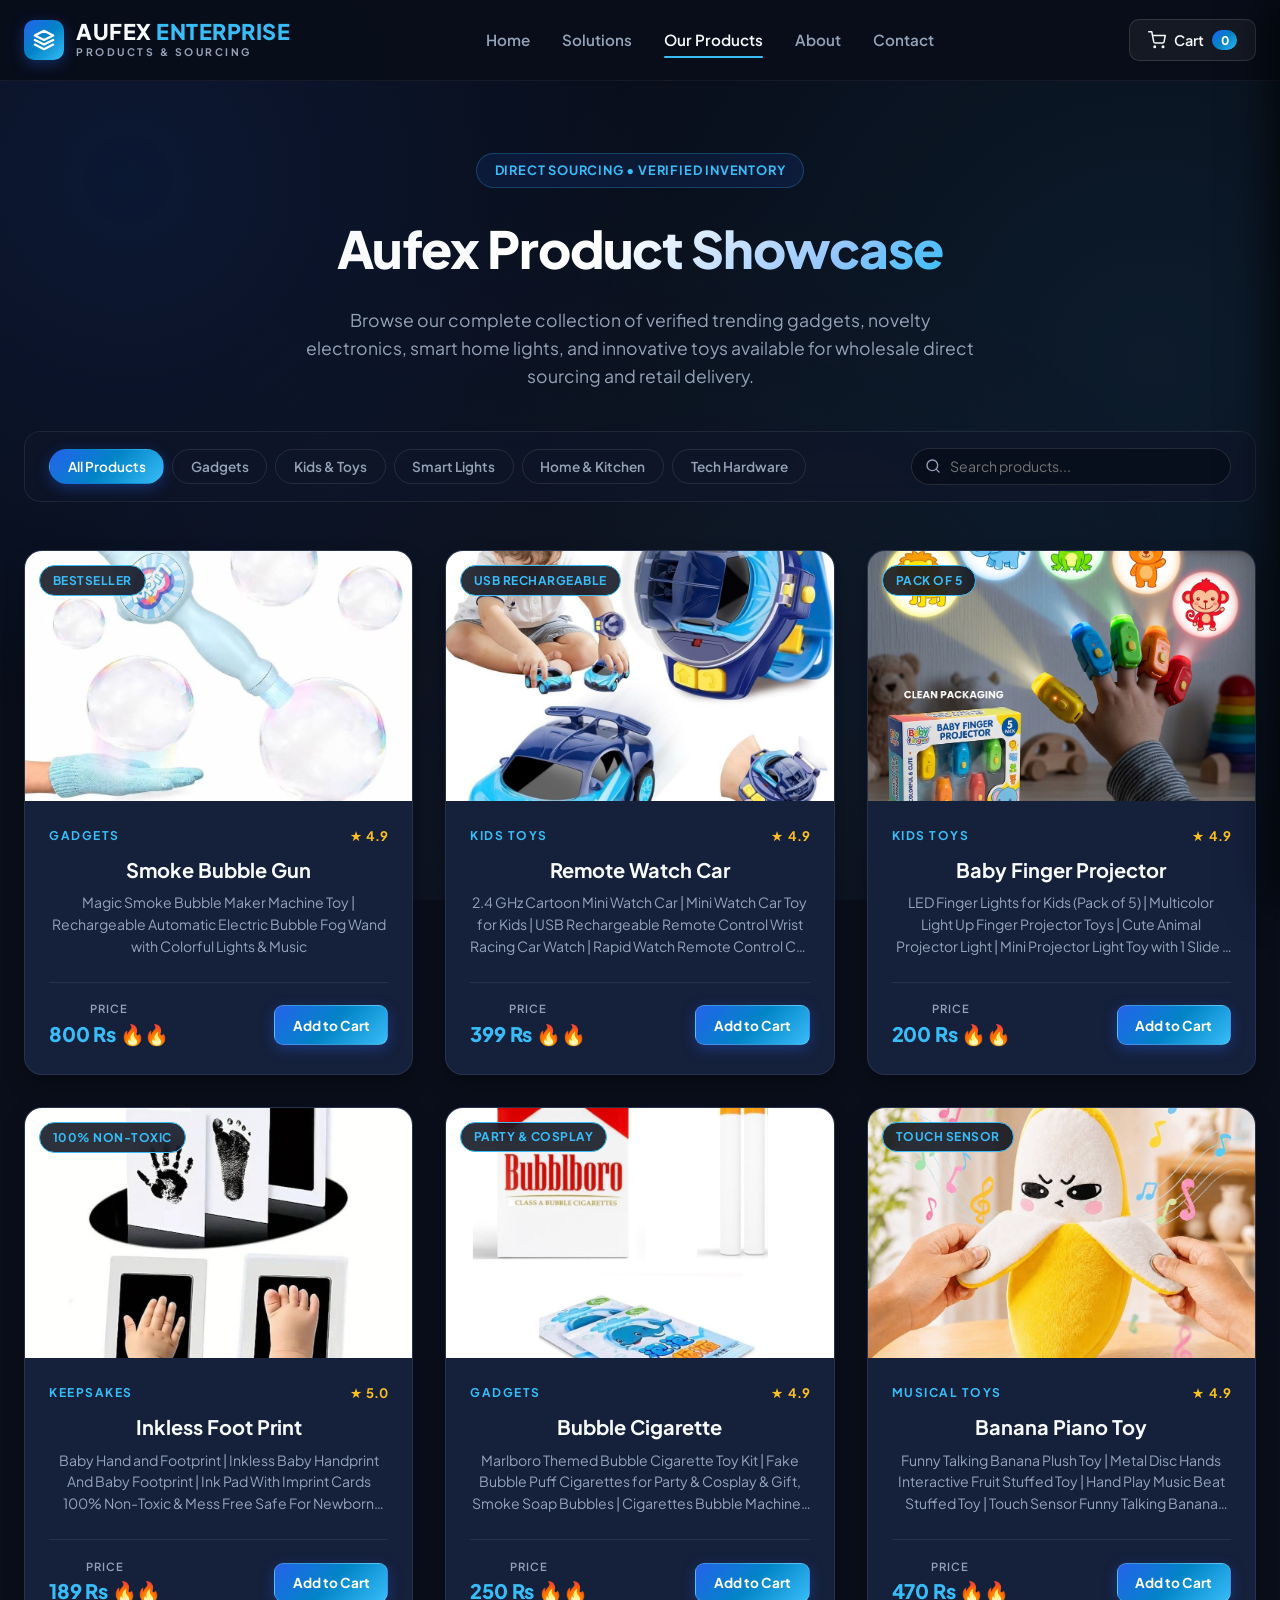
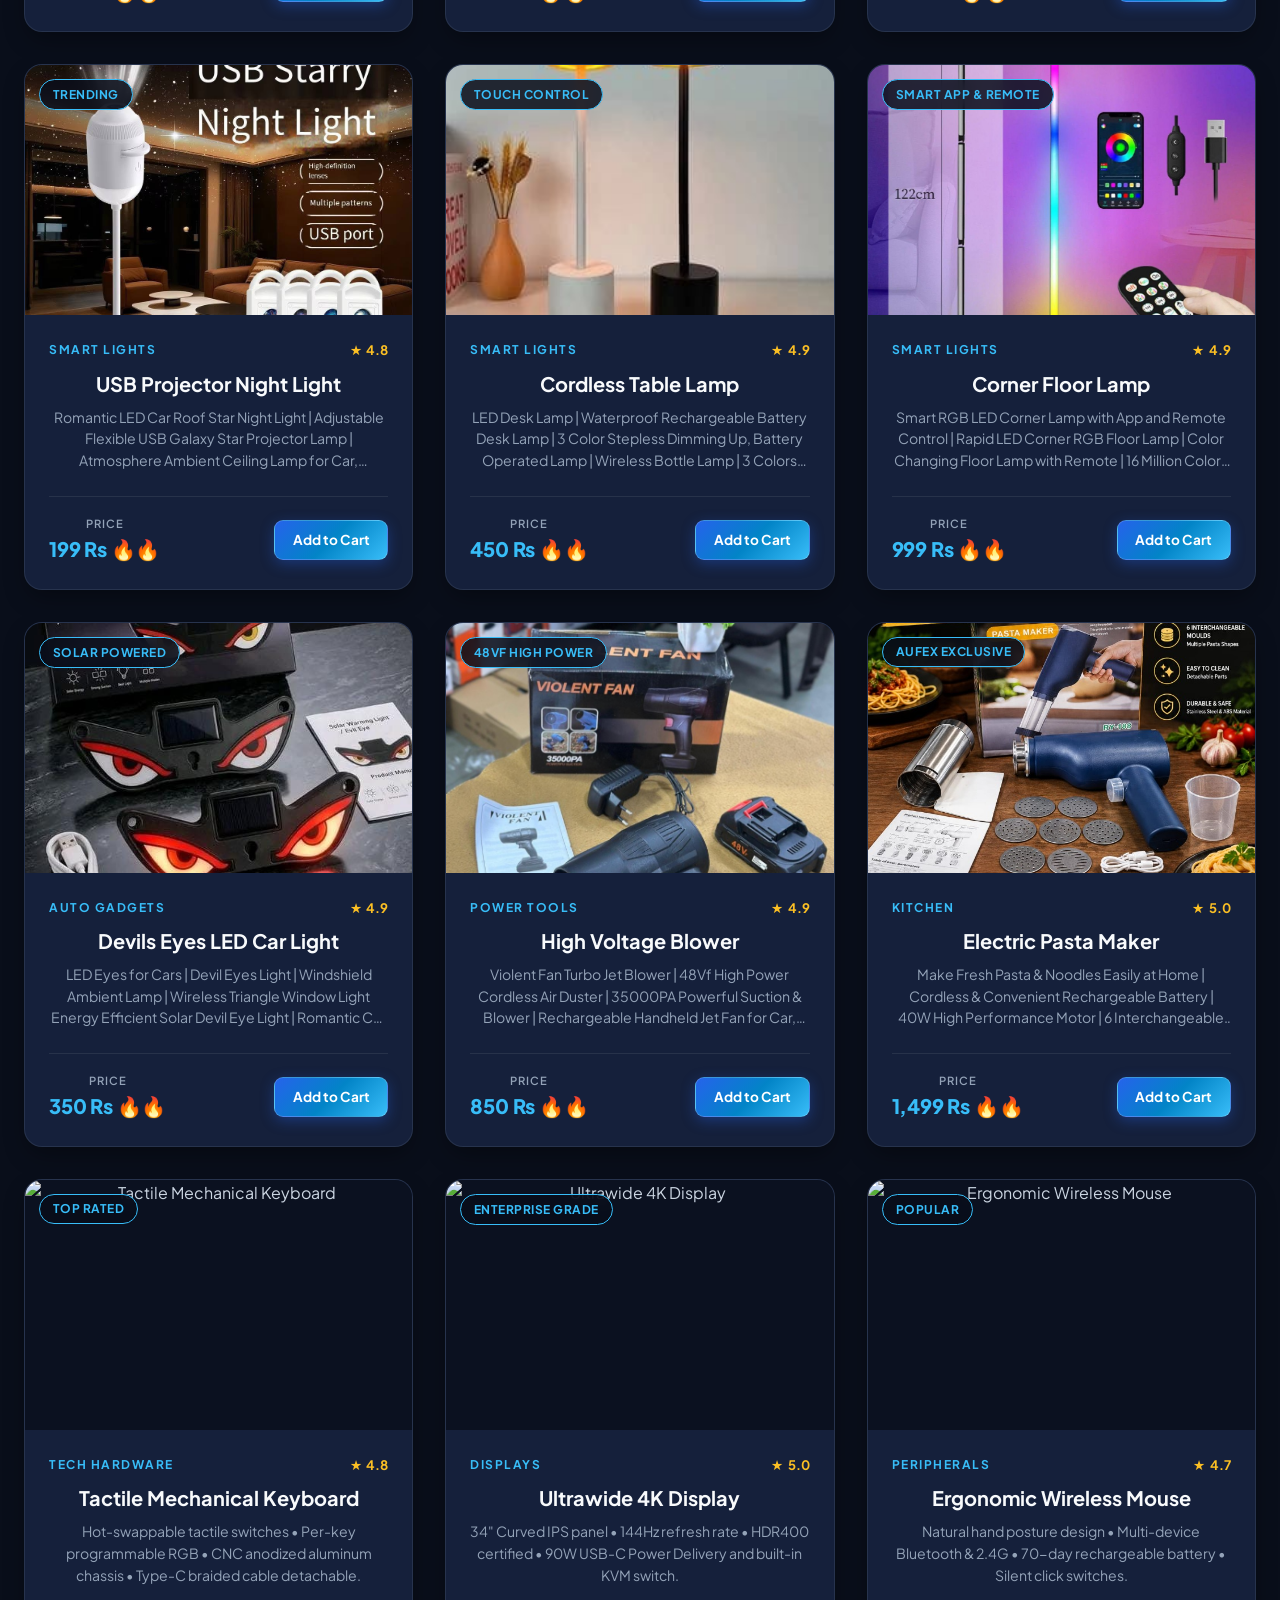
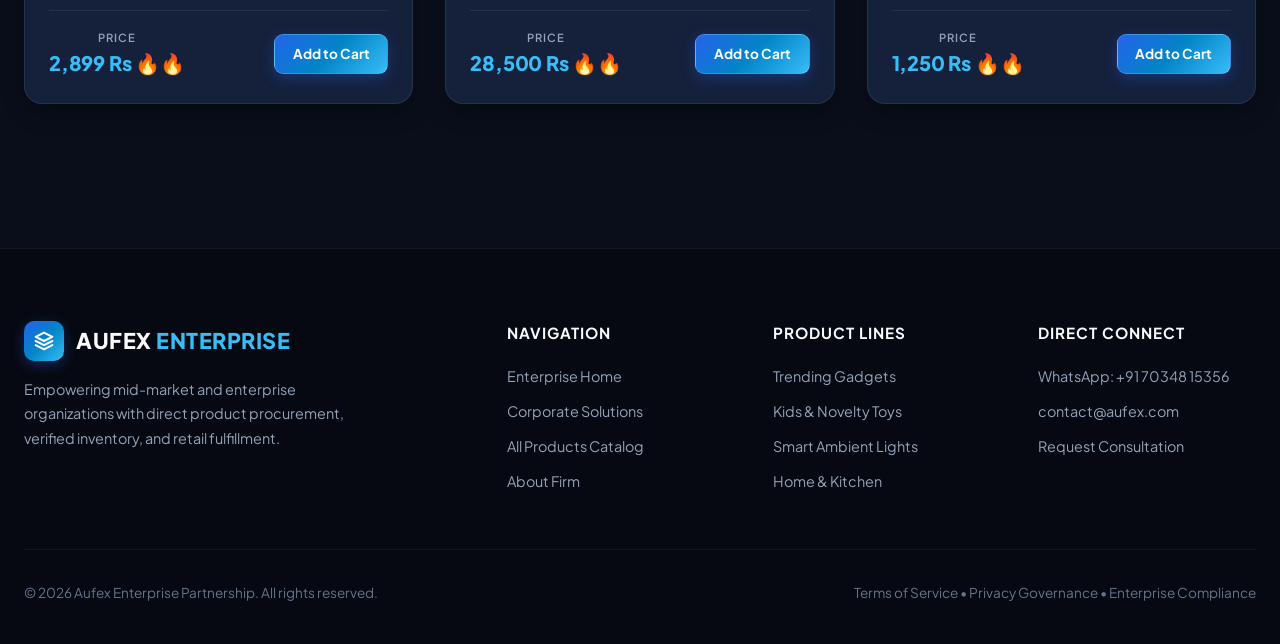
==== products.html @ 655b177c "Add files via upload" ====
<!DOCTYPE html>
<html lang="en">

<head>
    <meta charset="UTF-8">
    <meta name="viewport" content="width=device-width, initial-scale=1.0">
    <title>Aufex Products | Trending Gadgets &amp; Hardware Catalog</title>
    <meta name="description"
        content="Explore Aufex's exclusive product line - Trending gadgets, smart lights, creative toys, home novelties, and premium hardware.">

    <!-- Google Fonts: Plus Jakarta Sans & Inter -->
    <link rel="preconnect" href="https://fonts.googleapis.com">
    <link rel="preconnect" href="https://fonts.gstatic.com" crossorigin>
    <link
        href="https://fonts.googleapis.com/css2?family=Plus+Jakarta+Sans:wght@400;500;600;700;800&family=Inter:wght@400;500;600&display=swap"
        rel="stylesheet">

    <style>
        :root {
            --primary-navy: #090e1a;
            --secondary-navy: #0f172a;
            --surface-card: #15203b;
            --surface-card-hover: #1c2a4d;
            --surface-card-border: rgba(148, 163, 184, 0.14);
            --surface-card-border-hover: rgba(56, 189, 248, 0.45);

            --accent-blue: #2563eb;
            --accent-cyan: #38bdf8;
            --accent-gradient: linear-gradient(135deg, #2563eb 0%, #0284c7 50%, #38bdf8 100%);
            --accent-glow: rgba(37, 99, 235, 0.35);

            --price-accent: #38bdf8;
            --badge-bg: rgba(37, 99, 235, 0.25);
            --badge-border: rgba(56, 189, 248, 0.35);

            --text-heading: #f8fafc;
            --text-body: #cbd5e1;
            --text-muted: #94a3b8;
            --text-white: #ffffff;

            --nav-bg: rgba(9, 14, 26, 0.92);
            --transition-smooth: all 0.3s cubic-bezier(0.2, 0.8, 0.2, 1);
        }

        * {
            margin: 0;
            padding: 0;
            box-sizing: border-box;
            font-family: 'Plus Jakarta Sans', 'Inter', -apple-system, BlinkMacSystemFont, sans-serif;
        }

        html {
            scroll-behavior: smooth;
        }

        body {
            background-color: var(--primary-navy);
            color: var(--text-body);
            line-height: 1.6;
            overflow-x: hidden;
            -webkit-font-smoothing: antialiased;
        }

        .ambient-glow {
            position: fixed;
            top: 0;
            left: 0;
            width: 100%;
            height: 100%;
            pointer-events: none;
            z-index: 0;
            background:
                radial-gradient(circle at 10% 20%, rgba(37, 99, 235, 0.12) 0%, transparent 40%),
                radial-gradient(circle at 90% 40%, rgba(56, 189, 248, 0.08) 0%, transparent 50%),
                radial-gradient(circle at 50% 90%, rgba(30, 41, 59, 0.35) 0%, transparent 60%);
        }

        .container {
            width: 100%;
            max-width: 1280px;
            margin: 0 auto;
            padding: 0 1.5rem;
            position: relative;
            z-index: 1;
        }

        /* Navbar */
        header.navbar {
            position: sticky;
            top: 0;
            width: 100%;
            background: var(--nav-bg);
            backdrop-filter: blur(16px);
            -webkit-backdrop-filter: blur(16px);
            border-bottom: 1px solid rgba(255, 255, 255, 0.06);
            z-index: 100;
        }

        .nav-content {
            display: flex;
            justify-content: space-between;
            align-items: center;
            height: 80px;
        }

        .logo-wrap {
            display: flex;
            align-items: center;
            gap: 0.75rem;
            text-decoration: none;
        }

        .logo-symbol {
            width: 40px;
            height: 40px;
            border-radius: 10px;
            background: var(--accent-gradient);
            display: flex;
            align-items: center;
            justify-content: center;
            box-shadow: 0 4px 14px var(--accent-glow);
        }

        .logo-symbol svg {
            color: #ffffff;
        }

        .logo-title {
            font-size: 1.35rem;
            font-weight: 800;
            letter-spacing: 0.5px;
            color: var(--text-heading);
            line-height: 1.1;
        }

        .logo-title span {
            color: var(--accent-cyan);
        }

        .logo-badge {
            font-size: 0.65rem;
            font-weight: 700;
            letter-spacing: 2.5px;
            text-transform: uppercase;
            color: var(--text-muted);
        }

        .nav-menu {
            display: flex;
            align-items: center;
            gap: 2rem;
        }

        .nav-link {
            text-decoration: none;
            color: var(--text-muted);
            font-size: 0.95rem;
            font-weight: 600;
            transition: var(--transition-smooth);
            position: relative;
            padding: 0.35rem 0;
        }

        .nav-link:hover,
        .nav-link.active {
            color: var(--text-heading);
        }

        .nav-link.active::after,
        .nav-link:hover::after {
            content: '';
            position: absolute;
            bottom: 0;
            left: 0;
            width: 100%;
            height: 2px;
            background: var(--accent-cyan);
            border-radius: 2px;
        }

        .nav-actions {
            display: flex;
            align-items: center;
            gap: 1rem;
        }

        .cart-trigger {
            position: relative;
            display: inline-flex;
            align-items: center;
            gap: 0.5rem;
            padding: 0.65rem 1.1rem;
            background: rgba(255, 255, 255, 0.05);
            border: 1px solid rgba(255, 255, 255, 0.12);
            border-radius: 10px;
            color: var(--text-heading);
            font-weight: 600;
            font-size: 0.9rem;
            cursor: pointer;
            transition: var(--transition-smooth);
        }

        .cart-trigger:hover {
            background: rgba(255, 255, 255, 0.1);
            border-color: var(--accent-cyan);
            color: #ffffff;
        }

        .cart-count {
            background: var(--accent-gradient);
            color: #ffffff;
            font-size: 0.75rem;
            font-weight: 800;
            border-radius: 9999px;
            padding: 0.15rem 0.55rem;
            min-width: 20px;
            text-align: center;
        }

        /* Hero Header */
        .page-header {
            padding: 4.5rem 0 3rem;
            text-align: center;
        }

        .header-pill {
            display: inline-flex;
            align-items: center;
            gap: 0.5rem;
            padding: 0.4rem 1.1rem;
            background: rgba(37, 99, 235, 0.12);
            border: 1px solid rgba(56, 189, 248, 0.25);
            border-radius: 9999px;
            color: var(--accent-cyan);
            font-size: 0.8rem;
            font-weight: 700;
            letter-spacing: 0.8px;
            text-transform: uppercase;
            margin-bottom: 1.25rem;
        }

        .page-title {
            font-size: clamp(2.2rem, 4vw, 3.4rem);
            font-weight: 800;
            color: var(--text-heading);
            letter-spacing: -0.02em;
            margin-bottom: 1rem;
        }

        .page-title span {
            background: linear-gradient(135deg, #ffffff 30%, #93c5fd 75%, #38bdf8 100%);
            -webkit-background-clip: text;
            -webkit-text-fill-color: transparent;
        }

        .page-desc {
            font-size: 1.1rem;
            color: var(--text-muted);
            max-width: 680px;
            margin: 0 auto 2.5rem;
        }

        /* Filter & Search Bar */
        .controls-bar {
            display: flex;
            justify-content: space-between;
            align-items: center;
            flex-wrap: wrap;
            gap: 1.25rem;
            margin-bottom: 3rem;
            background: rgba(15, 23, 42, 0.6);
            border: 1px solid rgba(255, 255, 255, 0.08);
            border-radius: 16px;
            padding: 1rem 1.5rem;
            backdrop-filter: blur(10px);
        }

        .filter-group {
            display: flex;
            align-items: center;
            gap: 0.5rem;
            flex-wrap: wrap;
        }

        .filter-btn {
            background: transparent;
            border: 1px solid rgba(255, 255, 255, 0.1);
            color: var(--text-muted);
            padding: 0.5rem 1.1rem;
            border-radius: 9999px;
            font-size: 0.85rem;
            font-weight: 600;
            cursor: pointer;
            transition: var(--transition-smooth);
        }

        .filter-btn:hover,
        .filter-btn.active {
            background: var(--accent-gradient);
            color: #ffffff;
            border-color: transparent;
            box-shadow: 0 4px 14px var(--accent-glow);
        }

        .search-box {
            position: relative;
            flex: 1 1 240px;
            max-width: 320px;
        }

        .search-box input {
            width: 100%;
            padding: 0.55rem 1rem 0.55rem 2.4rem;
            background: rgba(9, 14, 26, 0.8);
            border: 1px solid rgba(255, 255, 255, 0.12);
            border-radius: 9999px;
            color: #ffffff;
            font-size: 0.88rem;
            outline: none;
            transition: var(--transition-smooth);
        }

        .search-box input:focus {
            border-color: var(--accent-cyan);
            box-shadow: 0 0 12px rgba(56, 189, 248, 0.3);
        }

        .search-box svg {
            position: absolute;
            left: 0.85rem;
            top: 50%;
            transform: translateY(-50%);
            color: var(--text-muted);
            pointer-events: none;
        }

        /* Product Grid */
        .products-grid {
            display: grid;
            grid-template-columns: repeat(auto-fill, minmax(290px, 1fr));
            gap: 2rem;
            margin-bottom: 6rem;
        }

        /* Product Card */
        .product-card {
            background: var(--surface-card);
            border: 1px solid var(--surface-card-border);
            border-radius: 18px;
            overflow: hidden;
            display: flex;
            flex-direction: column;
            transition: var(--transition-smooth);
            position: relative;
            box-shadow: 0 10px 25px -5px rgba(0, 0, 0, 0.4);
        }

        .product-card:hover {
            transform: translateY(-8px);
            background: var(--surface-card-hover);
            border-color: var(--surface-card-border-hover);
            box-shadow: 0 20px 40px -10px rgba(0, 0, 0, 0.7), 0 0 25px rgba(37, 99, 235, 0.25);
        }

        .card-img-wrap {
            position: relative;
            width: 100%;
            height: 250px;
            background: #0b1120;
            overflow: hidden;
            display: flex;
            align-items: center;
            justify-content: center;
        }

        .card-img-wrap img {
            width: 100%;
            height: 100%;
            object-fit: cover;
            transition: transform 0.4s ease;
        }

        .product-card:hover .card-img-wrap img {
            transform: scale(1.08);
        }

        .card-badge {
            position: absolute;
            top: 14px;
            left: 14px;
            padding: 0.3rem 0.8rem;
            background: rgba(9, 14, 26, 0.85);
            backdrop-filter: blur(8px);
            border: 1px solid var(--accent-cyan);
            border-radius: 9999px;
            font-size: 0.75rem;
            font-weight: 700;
            color: var(--accent-cyan);
            text-transform: uppercase;
            letter-spacing: 0.5px;
            z-index: 2;
        }

        .card-body {
            padding: 1.5rem;
            display: flex;
            flex-direction: column;
            flex-grow: 1;
        }

        .card-meta {
            display: flex;
            justify-content: space-between;
            align-items: center;
            margin-bottom: 0.6rem;
        }

        .card-category {
            font-size: 0.75rem;
            font-weight: 700;
            text-transform: uppercase;
            letter-spacing: 1.5px;
            color: var(--accent-cyan);
        }

        .card-rating {
            display: flex;
            align-items: center;
            gap: 0.3rem;
            font-size: 0.82rem;
            color: #fbbf24;
            font-weight: 700;
        }

        .product-title {
            font-size: 1.25rem;
            font-weight: 700;
            color: var(--text-heading);
            margin-bottom: 0.6rem;
            line-height: 1.35;
        }

        .product-specs {
            font-size: 0.88rem;
            color: var(--text-muted);
            line-height: 1.55;
            margin-bottom: 1.5rem;
            flex-grow: 1;
            display: -webkit-box;
            -webkit-line-clamp: 3;
            -webkit-box-orient: vertical;
            overflow: hidden;
            text-overflow: ellipsis;
        }

        .card-action {
            display: flex;
            align-items: center;
            justify-content: space-between;
            gap: 0.75rem;
            border-top: 1px solid rgba(255, 255, 255, 0.08);
            padding-top: 1.1rem;
            margin-top: auto;
        }

        .price-box {
            display: flex;
            flex-direction: column;
        }

        .price-label {
            font-size: 0.7rem;
            text-transform: uppercase;
            letter-spacing: 1px;
            color: var(--text-muted);
            font-weight: 600;
        }

        .price-val {
            font-size: 1.25rem;
            font-weight: 800;
            color: var(--accent-cyan);
            letter-spacing: -0.01em;
        }

        .btn-order {
            display: inline-flex;
            align-items: center;
            gap: 0.45rem;
            padding: 0.65rem 1.1rem;
            font-size: 0.85rem;
            font-weight: 700;
            color: #ffffff;
            background: var(--accent-gradient);
            border: 1px solid rgba(255, 255, 255, 0.2);
            border-radius: 9px;
            cursor: pointer;
            text-decoration: none;
            transition: var(--transition-smooth);
            box-shadow: 0 4px 14px var(--accent-glow);
        }

        .btn-order:hover {
            transform: translateY(-2px);
            box-shadow: 0 6px 20px rgba(37, 99, 235, 0.55);
        }

        /* Cart Drawer */
        .cart-drawer-overlay {
            position: fixed;
            top: 0;
            left: 0;
            width: 100%;
            height: 100%;
            background: rgba(0, 0, 0, 0.6);
            backdrop-filter: blur(4px);
            z-index: 1000;
            opacity: 0;
            pointer-events: none;
            transition: opacity 0.3s ease;
        }

        .cart-drawer-overlay.active {
            opacity: 1;
            pointer-events: auto;
        }

        .cart-drawer {
            position: fixed;
            top: 0;
            right: 0;
            width: 100%;
            max-width: 420px;
            height: 100%;
            background: #0d1527;
            border-left: 1px solid rgba(255, 255, 255, 0.1);
            box-shadow: -10px 0 40px rgba(0, 0, 0, 0.7);
            z-index: 1001;
            display: flex;
            flex-direction: column;
            transform: translateX(100%);
            transition: transform 0.35s cubic-bezier(0.16, 1, 0.3, 1);
        }

        .cart-drawer.active {
            transform: translateX(0);
        }

        .cart-header {
            padding: 1.5rem;
            border-bottom: 1px solid rgba(255, 255, 255, 0.08);
            display: flex;
            justify-content: space-between;
            align-items: center;
        }

        .cart-header h3 {
            font-size: 1.25rem;
            font-weight: 700;
            color: var(--text-heading);
        }

        .btn-close-cart {
            background: transparent;
            border: none;
            color: var(--text-muted);
            cursor: pointer;
            font-size: 1.5rem;
            line-height: 1;
            padding: 0.25rem;
            transition: color 0.2s;
        }

        .btn-close-cart:hover {
            color: #ffffff;
        }

        .cart-items {
            flex-grow: 1;
            overflow-y: auto;
            padding: 1.5rem;
            display: flex;
            flex-direction: column;
            gap: 1rem;
        }

        .cart-empty {
            text-align: center;
            padding: 3rem 1rem;
            color: var(--text-muted);
        }

        .cart-item {
            display: flex;
            align-items: center;
            gap: 1rem;
            background: rgba(15, 23, 42, 0.6);
            border: 1px solid rgba(255, 255, 255, 0.06);
            padding: 0.85rem;
            border-radius: 12px;
        }

        .cart-item-img {
            width: 55px;
            height: 55px;
            border-radius: 8px;
            object-fit: cover;
            background: #090e1a;
        }

        .cart-item-info {
            flex-grow: 1;
        }

        .cart-item-title {
            font-size: 0.9rem;
            font-weight: 700;
            color: var(--text-heading);
            margin-bottom: 0.2rem;
        }

        .cart-item-price {
            font-size: 0.85rem;
            font-weight: 700;
            color: var(--accent-cyan);
        }

        .cart-item-remove {
            background: transparent;
            border: none;
            color: #ef4444;
            cursor: pointer;
            padding: 0.4rem;
        }

        .cart-footer {
            padding: 1.5rem;
            border-top: 1px solid rgba(255, 255, 255, 0.08);
            background: #090e1a;
        }

        .cart-total-row {
            display: flex;
            justify-content: space-between;
            align-items: center;
            margin-bottom: 1.25rem;
            font-size: 1.1rem;
            font-weight: 700;
            color: var(--text-heading);
        }

        .btn-checkout-whatsapp {
            display: flex;
            justify-content: center;
            align-items: center;
            gap: 0.65rem;
            width: 100%;
            padding: 1rem;
            background: #25d366;
            color: #ffffff;
            font-weight: 700;
            font-size: 1rem;
            border: none;
            border-radius: 10px;
            cursor: pointer;
            text-decoration: none;
            transition: var(--transition-smooth);
            box-shadow: 0 4px 18px rgba(37, 211, 102, 0.35);
        }

        .btn-checkout-whatsapp:hover {
            background: #1eb956;
            transform: translateY(-2px);
            box-shadow: 0 6px 24px rgba(37, 211, 102, 0.5);
        }

        /* Toast */
        .toast {
            position: fixed;
            bottom: 2rem;
            right: 2rem;
            background: #111c35;
            color: #f8fafc;
            padding: 0.9rem 1.5rem;
            border-radius: 12px;
            border: 1px solid var(--accent-cyan);
            box-shadow: 0 12px 30px rgba(0, 0, 0, 0.6), 0 0 20px rgba(56, 189, 248, 0.25);
            font-size: 0.92rem;
            font-weight: 600;
            display: flex;
            align-items: center;
            gap: 0.75rem;
            opacity: 0;
            transform: translateY(20px);
            transition: opacity 0.3s ease, transform 0.3s cubic-bezier(0.16, 1, 0.3, 1);
            z-index: 2000;
            pointer-events: none;
        }

        .toast.show {
            opacity: 1;
            transform: translateY(0);
        }

        /* Footer */
        footer.footer {
            background: #060911;
            border-top: 1px solid rgba(255, 255, 255, 0.06);
            padding: 4.5rem 0 2.5rem;
            color: var(--text-muted);
            font-size: 0.9rem;
        }

        .footer-grid {
            display: grid;
            grid-template-columns: 2fr 1fr 1fr 1fr;
            gap: 3rem;
            margin-bottom: 3.5rem;
        }

        .footer-brand p {
            margin-top: 1rem;
            max-width: 320px;
            line-height: 1.7;
        }

        .footer-heading {
            font-size: 0.95rem;
            font-weight: 700;
            color: var(--text-heading);
            text-transform: uppercase;
            letter-spacing: 1px;
            margin-bottom: 1.25rem;
        }

        .footer-links {
            list-style: none;
            display: flex;
            flex-direction: column;
            gap: 0.75rem;
        }

        .footer-links a {
            color: var(--text-muted);
            text-decoration: none;
            transition: var(--transition-smooth);
        }

        .footer-links a:hover {
            color: var(--accent-cyan);
        }

        .footer-bottom {
            padding-top: 2rem;
            border-top: 1px solid rgba(255, 255, 255, 0.05);
            display: flex;
            justify-content: space-between;
            align-items: center;
            font-size: 0.85rem;
            color: #64748b;
            flex-wrap: wrap;
            gap: 1rem;
        }

        @media (max-width: 1024px) {
            .footer-grid {
                grid-template-columns: 1fr 1fr;
            }
        }

        @media (max-width: 768px) {
            .nav-menu {
                display: none;
            }

            .controls-bar {
                flex-direction: column;
                align-items: stretch;
            }

            .search-box {
                max-width: 100%;
            }

            .footer-grid {
                grid-template-columns: 1fr;
                gap: 2rem;
            }
        }
    </style>
</head>

<body>

    <div class="ambient-glow"></div>

    <!-- Navigation Bar -->
    <header class="navbar">
        <div class="container nav-content">
            <a href="index.html" class="logo-wrap">
                <div class="logo-symbol">
                    <svg width="22" height="22" viewBox="0 0 24 24" fill="none" stroke="currentColor" stroke-width="2.5"
                        stroke-linecap="round" stroke-linejoin="round">
                        <polygon points="12 2 2 7 12 12 22 7 12 2"></polygon>
                        <polyline points="2 17 12 22 22 17"></polyline>
                        <polyline points="2 12 12 17 22 12"></polyline>
                    </svg>
                </div>
                <div class="logo-text-group">
                    <div class="logo-title">AUFEX <span>ENTERPRISE</span></div>
                    <div class="logo-badge">Products &amp; Sourcing</div>
                </div>
            </a>

            <nav class="nav-menu">
                <a href="index.html" class="nav-link">Home</a>
                <a href="index.html#solutions" class="nav-link">Solutions</a>
                <a href="products.html" class="nav-link active">Our Products</a>
                <a href="index.html#about" class="nav-link">About</a>
                <a href="index.html#contact" class="nav-link">Contact</a>
            </nav>

            <div class="nav-actions">
                <button class="cart-trigger" onclick="toggleCartDrawer(true)" id="btnCart">
                    <svg width="18" height="18" viewBox="0 0 24 24" fill="none" stroke="currentColor" stroke-width="2"
                        stroke-linecap="round" stroke-linejoin="round">
                        <circle cx="9" cy="21" r="1"></circle>
                        <circle cx="20" cy="21" r="1"></circle>
                        <path d="M1 1h4l2.68 13.39a2 2 0 0 0 2 1.61h9.72a2 2 0 0 0 2-1.61L23 6H6"></path>
                    </svg>
                    <span>Cart</span>
                    <span class="cart-count" id="cartCount">0</span>
                </button>
            </div>
        </div>
    </header>

    <!-- Header Section -->
    <section class="page-header">
        <div class="container">
            <div class="header-pill">
                <span>Direct Sourcing &bull; Verified Inventory</span>
            </div>
            <h1 class="page-title">
                Aufex <span>Product Showcase</span>
            </h1>
            <p class="page-desc">
                Browse our complete collection of verified trending gadgets, novelty electronics, smart home lights,
                and innovative toys available for wholesale direct sourcing and retail delivery.
            </p>

            <!-- Search & Filters -->
            <div class="controls-bar">
                <div class="filter-group" id="filterGroup">
                    <button class="filter-btn active" data-category="all" onclick="filterCategory('all', this)">All
                        Products</button>
                    <button class="filter-btn" data-category="gadgets"
                        onclick="filterCategory('gadgets', this)">Gadgets</button>
                    <button class="filter-btn" data-category="toys" onclick="filterCategory('toys', this)">Kids &amp;
                        Toys</button>
                    <button class="filter-btn" data-category="lights" onclick="filterCategory('lights', this)">Smart
                        Lights</button>
                    <button class="filter-btn" data-category="home" onclick="filterCategory('home', this)">Home &amp;
                        Kitchen</button>
                    <button class="filter-btn" data-category="tech" onclick="filterCategory('tech', this)">Tech
                        Hardware</button>
                </div>

                <div class="search-box">
                    <svg width="16" height="16" viewBox="0 0 24 24" fill="none" stroke="currentColor" stroke-width="2"
                        stroke-linecap="round" stroke-linejoin="round">
                        <circle cx="11" cy="11" r="8"></circle>
                        <line x1="21" y1="21" x2="16.65" y2="16.65"></line>
                    </svg>
                    <input type="text" id="searchInput" placeholder="Search products..." oninput="handleSearch(this.value)">
                </div>
            </div>

            <!-- Product Grid -->
            <div class="products-grid" id="productsGrid">

                <!-- 1. Smoke Bubble Gun -->
                <div class="product-card" data-category="gadgets toys" data-title="smoke bubble gun">
                    <div class="card-img-wrap">
                        <span class="card-badge">Bestseller</span>
                        <img src="smoke-bubble-gun.jpg" alt="Smoke Bubble Gun" loading="lazy">
                    </div>
                    <div class="card-body">
                        <div class="card-meta">
                            <span class="card-category">Gadgets</span>
                            <div class="card-rating"><span>★</span> 4.9</div>
                        </div>
                        <h3 class="product-title">Smoke Bubble Gun</h3>
                        <p class="product-specs">Magic Smoke Bubble Maker Machine Toy | Rechargeable Automatic Electric
                            Bubble Fog Wand with Colorful Lights &amp; Music</p>
                        <div class="card-action">
                            <div class="price-box">
                                <span class="price-label">Price</span>
                                <div class="price-val">800 Rs 🔥🔥</div>
                            </div>
                            <button class="btn-order"
                                onclick="addToCart('Smoke Bubble Gun', '800 Rs', 'smoke-bubble-gun.jpg')">
                                <span>Add to Cart</span>
                            </button>
                        </div>
                    </div>
                </div>

                <!-- 2. Remote Watch Car -->
                <div class="product-card" data-category="toys gadgets" data-title="remote watch car mini racing toy">
                    <div class="card-img-wrap">
                        <span class="card-badge">USB Rechargeable</span>
                        <img src="remote-watch-car.jpg" alt="Remote Watch Car" loading="lazy">
                    </div>
                    <div class="card-body">
                        <div class="card-meta">
                            <span class="card-category">Kids Toys</span>
                            <div class="card-rating"><span>★</span> 4.9</div>
                        </div>
                        <h3 class="product-title">Remote Watch Car</h3>
                        <p class="product-specs">2.4 GHz Cartoon Mini Watch Car | Mini Watch Car Toy for Kids | USB
                            Rechargeable Remote Control Wrist Racing Car Watch | Rapid Watch Remote Control Car Toy |
                            Wrist Cars Toy with LED Light</p>
                        <div class="card-action">
                            <div class="price-box">
                                <span class="price-label">Price</span>
                                <div class="price-val">399 Rs 🔥🔥</div>
                            </div>
                            <button class="btn-order"
                                onclick="addToCart('Remote Watch Car', '399 Rs', 'remote-watch-car.jpg')">
                                <span>Add to Cart</span>
                            </button>
                        </div>
                    </div>
                </div>

                <!-- 3. Baby Finger Projector -->
                <div class="product-card" data-category="toys" data-title="baby finger projector led flashlight">
                    <div class="card-img-wrap">
                        <span class="card-badge">Pack Of 5</span>
                        <img src="baby-finger-projector.jpg" alt="Baby Finger Projector" loading="lazy">
                    </div>
                    <div class="card-body">
                        <div class="card-meta">
                            <span class="card-category">Kids Toys</span>
                            <div class="card-rating"><span>★</span> 4.9</div>
                        </div>
                        <h3 class="product-title">Baby Finger Projector</h3>
                        <p class="product-specs">LED Finger Lights for Kids (Pack of 5) | Multicolor Light Up Finger
                            Projector Toys | Cute Animal Projector Light | Mini Projector Light Toy with 1 Slide |
                            Night Light Cartoon Slide Torch | Kids Learning Toy</p>
                        <div class="card-action">
                            <div class="price-box">
                                <span class="price-label">Price</span>
                                <div class="price-val">200 Rs 🔥🔥</div>
                            </div>
                            <button class="btn-order"
                                onclick="addToCart('Baby Finger Projector (Pack of 5)', '200 Rs', 'baby-finger-projector.jpg')">
                                <span>Add to Cart</span>
                            </button>
                        </div>
                    </div>
                </div>

                <!-- 4. Inkless Foot Print -->
                <div class="product-card" data-category="home toys" data-title="inkless foot print baby handprint keepsake">
                    <div class="card-img-wrap">
                        <span class="card-badge">100% Non-Toxic</span>
                        <img src="inkless-baby-footprint.jpg" alt="Inkless Foot Print" loading="lazy">
                    </div>
                    <div class="card-body">
                        <div class="card-meta">
                            <span class="card-category">Keepsakes</span>
                            <div class="card-rating"><span>★</span> 5.0</div>
                        </div>
                        <h3 class="product-title">Inkless Foot Print</h3>
                        <p class="product-specs">Baby Hand and Footprint | Inkless Baby Handprint And Baby Footprint |
                            Ink Pad With Imprint Cards 100% Non-Toxic &amp; Mess Free Safe For Newborn Baby | Infant
                            Foot and Handprint Keepsake</p>
                        <div class="card-action">
                            <div class="price-box">
                                <span class="price-label">Price</span>
                                <div class="price-val">189 Rs 🔥🔥</div>
                            </div>
                            <button class="btn-order"
                                onclick="addToCart('Inkless Foot Print', '189 Rs', 'inkless-baby-footprint.jpg')">
                                <span>Add to Cart</span>
                            </button>
                        </div>
                    </div>
                </div>

                <!-- 5. Bubble Cigarette -->
                <div class="product-card" data-category="gadgets toys" data-title="bubble cigarette fun party toy">
                    <div class="card-img-wrap">
                        <span class="card-badge">Party &amp; Cosplay</span>
                        <img src="bubble-cigarette.jpg" alt="Bubble Cigarette" loading="lazy">
                    </div>
                    <div class="card-body">
                        <div class="card-meta">
                            <span class="card-category">Gadgets</span>
                            <div class="card-rating"><span>★</span> 4.9</div>
                        </div>
                        <h3 class="product-title">Bubble Cigarette</h3>
                        <p class="product-specs">Marlboro Themed Bubble Cigarette Toy Kit | Fake Bubble Puff Cigarettes
                            for Party &amp; Cosplay &amp; Gift, Smoke Soap Bubbles | Cigarettes Bubble Machines | Funny
                            Mini Bubble Blower Stick Toy | Fun Party Gift Toy</p>
                        <div class="card-action">
                            <div class="price-box">
                                <span class="price-label">Price</span>
                                <div class="price-val">250 Rs 🔥🔥</div>
                            </div>
                            <button class="btn-order"
                                onclick="addToCart('Bubble Cigarette Kit', '250 Rs', 'bubble-cigarette.jpg')">
                                <span>Add to Cart</span>
                            </button>
                        </div>
                    </div>
                </div>

                <!-- 6. Banana Piano Toy -->
                <div class="product-card" data-category="toys gadgets" data-title="banana piano toy interactive plush">
                    <div class="card-img-wrap">
                        <span class="card-badge">Touch Sensor</span>
                        <img src="banana-piano-toy.jpg" alt="Banana Piano Toy" loading="lazy">
                    </div>
                    <div class="card-body">
                        <div class="card-meta">
                            <span class="card-category">Musical Toys</span>
                            <div class="card-rating"><span>★</span> 4.9</div>
                        </div>
                        <h3 class="product-title">Banana Piano Toy</h3>
                        <p class="product-specs">Funny Talking Banana Plush Toy | Metal Disc Hands Interactive Fruit
                            Stuffed Toy | Hand Play Music Beat Stuffed Toy | Touch Sensor Funny Talking Banana Plush Toy
                            | Musical Banana Toy for Kids</p>
                        <div class="card-action">
                            <div class="price-box">
                                <span class="price-label">Price</span>
                                <div class="price-val">470 Rs 🔥🔥</div>
                            </div>
                            <button class="btn-order"
                                onclick="addToCart('Banana Piano Toy', '470 Rs', 'banana-piano-toy.jpg')">
                                <span>Add to Cart</span>
                            </button>
                        </div>
                    </div>
                </div>

                <!-- 7. USB Projector Night Light -->
                <div class="product-card" data-category="lights gadgets" data-title="usb projector night light car roof star lamp">
                    <div class="card-img-wrap">
                        <span class="card-badge">Trending</span>
                        <img src="usb-projector-night-light.jpg" alt="USB Projector Night Light" loading="lazy">
                    </div>
                    <div class="card-body">
                        <div class="card-meta">
                            <span class="card-category">Smart Lights</span>
                            <div class="card-rating"><span>★</span> 4.8</div>
                        </div>
                        <h3 class="product-title">USB Projector Night Light</h3>
                        <p class="product-specs">Romantic LED Car Roof Star Night Light | Adjustable Flexible USB Galaxy
                            Star Projector Lamp | Atmosphere Ambient Ceiling Lamp for Car, Bedroom, and Party</p>
                        <div class="card-action">
                            <div class="price-box">
                                <span class="price-label">Price</span>
                                <div class="price-val">199 Rs 🔥🔥</div>
                            </div>
                            <button class="btn-order"
                                onclick="addToCart('USB Projector Night Light', '199 Rs', 'usb-projector-night-light.jpg')">
                                <span>Add to Cart</span>
                            </button>
                        </div>
                    </div>
                </div>

                <!-- 8. Cordless Table Lamp -->
                <div class="product-card" data-category="lights home" data-title="cordless table lamp led desk lamp rechargeable">
                    <div class="card-img-wrap">
                        <span class="card-badge">Touch Control</span>
                        <img src="cordless-table-lamp.jpg" alt="Cordless Table Lamp" loading="lazy">
                    </div>
                    <div class="card-body">
                        <div class="card-meta">
                            <span class="card-category">Smart Lights</span>
                            <div class="card-rating"><span>★</span> 4.9</div>
                        </div>
                        <h3 class="product-title">Cordless Table Lamp</h3>
                        <p class="product-specs">LED Desk Lamp | Waterproof Rechargeable Battery Desk Lamp | 3 Color
                            Stepless Dimming Up, Battery Operated Lamp | Wireless Bottle Lamp | 3 Colors Dimmable Wine
                            Bottle Light | Touch Control LED Desk Lamp</p>
                        <div class="card-action">
                            <div class="price-box">
                                <span class="price-label">Price</span>
                                <div class="price-val">450 Rs 🔥🔥</div>
                            </div>
                            <button class="btn-order"
                                onclick="addToCart('Cordless Table Lamp', '450 Rs', 'cordless-table-lamp.jpg')">
                                <span>Add to Cart</span>
                            </button>
                        </div>
                    </div>
                </div>

                <!-- 9. Corner Floor Lamp -->
                <div class="product-card" data-category="lights home" data-title="corner floor lamp smart rgb led app remote">
                    <div class="card-img-wrap">
                        <span class="card-badge">Smart App &amp; Remote</span>
                        <img src="corner-floor-lamp.jpg" alt="Corner Floor Lamp" loading="lazy">
                    </div>
                    <div class="card-body">
                        <div class="card-meta">
                            <span class="card-category">Smart Lights</span>
                            <div class="card-rating"><span>★</span> 4.9</div>
                        </div>
                        <h3 class="product-title">Corner Floor Lamp</h3>
                        <p class="product-specs">Smart RGB LED Corner Lamp with App and Remote Control | Rapid LED
                            Corner RGB Floor Lamp | Color Changing Floor Lamp with Remote | 16 Million Colors &amp; 68+
                            Scene, Music Sync, Timer Setting</p>
                        <div class="card-action">
                            <div class="price-box">
                                <span class="price-label">Price</span>
                                <div class="price-val">999 Rs 🔥🔥</div>
                            </div>
                            <button class="btn-order"
                                onclick="addToCart('Corner Floor Lamp RGB', '999 Rs', 'corner-floor-lamp.jpg')">
                                <span>Add to Cart</span>
                            </button>
                        </div>
                    </div>
                </div>

                <!-- 10. Devils Eyes LED Car Light -->
                <div class="product-card" data-category="gadgets lights" data-title="devils eyes led car light solar windshield">
                    <div class="card-img-wrap">
                        <span class="card-badge">Solar Powered</span>
                        <img src="devils-eyes-car-light.jpg" alt="Devils Eyes LED Car Light" loading="lazy">
                    </div>
                    <div class="card-body">
                        <div class="card-meta">
                            <span class="card-category">Auto Gadgets</span>
                            <div class="card-rating"><span>★</span> 4.9</div>
                        </div>
                        <h3 class="product-title">Devils Eyes LED Car Light</h3>
                        <p class="product-specs">LED Eyes for Cars | Devil Eyes Light | Windshield Ambient Lamp |
                            Wireless Triangle Window Light Energy Efficient Solar Devil Eye Light | Romantic Car Light |
                            Car &amp; Bike LED Interior Lights</p>
                        <div class="card-action">
                            <div class="price-box">
                                <span class="price-label">Price</span>
                                <div class="price-val">350 Rs 🔥🔥</div>
                            </div>
                            <button class="btn-order"
                                onclick="addToCart('Devils Eyes LED Car Light', '350 Rs', 'devils-eyes-car-light.jpg')">
                                <span>Add to Cart</span>
                            </button>
                        </div>
                    </div>
                </div>

                <!-- 11. High Voltage Violent Blower -->
                <div class="product-card" data-category="gadgets home" data-title="high voltage blower violent turbo jet fan cordless">
                    <div class="card-img-wrap">
                        <span class="card-badge">48Vf High Power</span>
                        <img src="high-voltage-violent-blower.jpg" alt="High Voltage Blower" loading="lazy">
                    </div>
                    <div class="card-body">
                        <div class="card-meta">
                            <span class="card-category">Power Tools</span>
                            <div class="card-rating"><span>★</span> 4.9</div>
                        </div>
                        <h3 class="product-title">High Voltage Blower</h3>
                        <p class="product-specs">Violent Fan Turbo Jet Blower | 48Vf High Power Cordless Air Duster |
                            35000PA Powerful Suction &amp; Blower | Rechargeable Handheld Jet Fan for Car, Electronics,
                            Workshop &amp; Yard Cleaning</p>
                        <div class="card-action">
                            <div class="price-box">
                                <span class="price-label">Price</span>
                                <div class="price-val">850 Rs 🔥🔥</div>
                            </div>
                            <button class="btn-order"
                                onclick="addToCart('High Voltage Blower', '850 Rs', 'high-voltage-violent-blower.jpg')">
                                <span>Add to Cart</span>
                            </button>
                        </div>
                    </div>
                </div>

                <!-- 12. Electric Pasta Maker -->
                <div class="product-card" data-category="home" data-title="electric pasta maker cordless rechargeable noodle machine">
                    <div class="card-img-wrap">
                        <span class="card-badge">Aufex Exclusive</span>
                        <img src="electric-pasta-maker.jpg" alt="Electric Pasta Maker" loading="lazy">
                    </div>
                    <div class="card-body">
                        <div class="card-meta">
                            <span class="card-category">Kitchen</span>
                            <div class="card-rating"><span>★</span> 5.0</div>
                        </div>
                        <h3 class="product-title">Electric Pasta Maker</h3>
                        <p class="product-specs">Make Fresh Pasta &amp; Noodles Easily at Home | Cordless &amp;
                            Convenient Rechargeable Battery | 40W High Performance Motor | 6 Interchangeable Moulds
                            (Spaghetti, Penne, Noodles, Fusilli) | Food-Grade Stainless Steel &amp; ABS</p>
                        <div class="card-action">
                            <div class="price-box">
                                <span class="price-label">Price</span>
                                <div class="price-val">1,499 Rs 🔥🔥</div>
                            </div>
                            <button class="btn-order"
                                onclick="addToCart('Electric Pasta Maker', '1,499 Rs', 'electric-pasta-maker.jpg')">
                                <span>Add to Cart</span>
                            </button>
                        </div>
                    </div>
                </div>

                <!-- 13. Tactile Mechanical Keyboard -->
                <div class="product-card" data-category="tech" data-title="tactile mechanical keyboard rgb aluminum chassis">
                    <div class="card-img-wrap">
                        <span class="card-badge">Top Rated</span>
                        <img src="https://images.unsplash.com/photo-1587829741301-dc798b83add3?auto=format&fit=crop&w=600&q=80"
                            alt="Tactile Mechanical Keyboard" loading="lazy">
                    </div>
                    <div class="card-body">
                        <div class="card-meta">
                            <span class="card-category">Tech Hardware</span>
                            <div class="card-rating"><span>★</span> 4.8</div>
                        </div>
                        <h3 class="product-title">Tactile Mechanical Keyboard</h3>
                        <p class="product-specs">Hot-swappable tactile switches • Per-key programmable RGB • CNC
                            anodized aluminum chassis • Type-C braided cable detachable.</p>
                        <div class="card-action">
                            <div class="price-box">
                                <span class="price-label">Price</span>
                                <div class="price-val">2,899 Rs 🔥🔥</div>
                            </div>
                            <button class="btn-order"
                                onclick="addToCart('Tactile Mechanical Keyboard', '2,899 Rs', 'https://images.unsplash.com/photo-1587829741301-dc798b83add3?auto=format&fit=crop&w=600&q=80')">
                                <span>Add to Cart</span>
                            </button>
                        </div>
                    </div>
                </div>

                <!-- 14. Ultrawide 4K Display -->
                <div class="product-card" data-category="tech" data-title="ultrawide 4k display curved ips monitor">
                    <div class="card-img-wrap">
                        <span class="card-badge">Enterprise Grade</span>
                        <img src="https://images.unsplash.com/photo-1527443224154-c4a3942d3acf?auto=format&fit=crop&w=600&q=80"
                            alt="Ultrawide 4K Display" loading="lazy">
                    </div>
                    <div class="card-body">
                        <div class="card-meta">
                            <span class="card-category">Displays</span>
                            <div class="card-rating"><span>★</span> 5.0</div>
                        </div>
                        <h3 class="product-title">Ultrawide 4K Display</h3>
                        <p class="product-specs">34" Curved IPS panel • 144Hz refresh rate • HDR400 certified • 90W
                            USB-C Power Delivery and built-in KVM switch.</p>
                        <div class="card-action">
                            <div class="price-box">
                                <span class="price-label">Price</span>
                                <div class="price-val">28,500 Rs 🔥🔥</div>
                            </div>
                            <button class="btn-order"
                                onclick="addToCart('Ultrawide 4K Display', '28,500 Rs', 'https://images.unsplash.com/photo-1527443224154-c4a3942d3acf?auto=format&fit=crop&w=600&q=80')">
                                <span>Add to Cart</span>
                            </button>
                        </div>
                    </div>
                </div>

                <!-- 15. Ergonomic Wireless Mouse -->
                <div class="product-card" data-category="tech" data-title="ergonomic wireless mouse bluetooth multi device">
                    <div class="card-img-wrap">
                        <span class="card-badge">Popular</span>
                        <img src="https://images.unsplash.com/photo-1615663245857-ac93bb7c39e7?auto=format&fit=crop&w=600&q=80"
                            alt="Ergonomic Wireless Mouse" loading="lazy">
                    </div>
                    <div class="card-body">
                        <div class="card-meta">
                            <span class="card-category">Peripherals</span>
                            <div class="card-rating"><span>★</span> 4.7</div>
                        </div>
                        <h3 class="product-title">Ergonomic Wireless Mouse</h3>
                        <p class="product-specs">Natural hand posture design • Multi-device Bluetooth &amp; 2.4G •
                            70-day rechargeable battery • Silent click switches.</p>
                        <div class="card-action">
                            <div class="price-box">
                                <span class="price-label">Price</span>
                                <div class="price-val">1,250 Rs 🔥🔥</div>
                            </div>
                            <button class="btn-order"
                                onclick="addToCart('Ergonomic Wireless Mouse', '1,250 Rs', 'https://images.unsplash.com/photo-1615663245857-ac93bb7c39e7?auto=format&fit=crop&w=600&q=80')">
                                <span>Add to Cart</span>
                            </button>
                        </div>
                    </div>
                </div>

            </div>
        </div>
    </section>

    <!-- Slide-out Cart Drawer -->
    <div class="cart-drawer-overlay" id="cartOverlay" onclick="toggleCartDrawer(false)"></div>
    <div class="cart-drawer" id="cartDrawer">
        <div class="cart-header">
            <h3>Your Order Cart</h3>
            <button class="btn-close-cart" onclick="toggleCartDrawer(false)">&times;</button>
        </div>
        <div class="cart-items" id="cartItemsList">
            <div class="cart-empty" id="cartEmptyMsg">Your cart is currently empty.</div>
        </div>
        <div class="cart-footer">
            <div class="cart-total-row">
                <span>Items Selected:</span>
                <span id="cartTotalItems">0</span>
            </div>
            <a href="javascript:void(0)" class="btn-checkout-whatsapp" id="btnCheckoutWhatsApp"
                onclick="checkoutViaWhatsApp()">
                <svg width="20" height="20" viewBox="0 0 24 24" fill="currentColor">
                    <path
                        d="M.057 24l1.687-6.163c-1.041-1.804-1.588-3.849-1.587-5.946.003-6.556 5.338-11.891 11.893-11.891 3.181.001 6.167 1.24 8.413 3.488 2.245 2.248 3.481 5.236 3.48 8.414-.003 6.557-5.338 11.892-11.893 11.892-1.99-.001-3.951-.5-5.688-1.448l-6.305 1.654zm6.597-3.807c1.676.995 3.276 1.591 5.392 1.592 5.448 0 9.886-4.434 9.889-9.885.002-5.462-4.415-9.89-9.881-9.892-5.452 0-9.887 4.434-9.889 9.884-.001 2.225.651 3.891 1.746 5.634l-.999 3.648 3.742-.981zm11.387-5.464c-.074-.124-.272-.198-.57-.347-.297-.149-1.758-.868-2.031-.967-.272-.099-.47-.149-.669.149-.198.297-.768.967-.941 1.165-.173.198-.347.223-.644.074-.297-.149-1.255-.462-2.39-1.475-.883-.788-1.48-1.761-1.653-2.059-.173-.297-.018-.458.13-.606.134-.133.297-.347.446-.521.151-.172.2-.296.3-.495.099-.198.05-.372-.025-.521-.075-.148-.669-1.611-.916-2.206-.242-.579-.487-.501-.669-.51l-.57-.01c-.198 0-.52.074-.792.372s-1.04 1.016-1.04 2.479 1.065 2.876 1.213 3.074c.149.198 2.095 3.2 5.076 4.487.709.306 1.263.489 1.694.626.712.226 1.36.194 1.872.118.571-.085 1.758-.719 2.006-1.413.248-.695.248-1.29.173-1.414z" />
                </svg>
                <span>Order Selected via WhatsApp</span>
            </a>
        </div>
    </div>

    <!-- Toast -->
    <div id="toast" class="toast">
        <svg width="18" height="18" viewBox="0 0 24 24" fill="none" stroke="#38bdf8" stroke-width="2.5"
            stroke-linecap="round" stroke-linejoin="round">
            <polyline points="20 6 9 17 4 12"></polyline>
        </svg>
        <span id="toastText"></span>
    </div>

    <!-- Footer -->
    <footer class="footer">
        <div class="container">
            <div class="footer-grid">
                <div class="footer-brand">
                    <div class="logo-wrap">
                        <div class="logo-symbol">
                            <svg width="20" height="20" viewBox="0 0 24 24" fill="none" stroke="currentColor"
                                stroke-width="2.5" stroke-linecap="round" stroke-linejoin="round">
                                <polygon points="12 2 2 7 12 12 22 7 12 2"></polygon>
                                <polyline points="2 17 12 22 22 17"></polyline>
                                <polyline points="2 12 12 17 22 12"></polyline>
                            </svg>
                        </div>
                        <div class="logo-title">AUFEX <span>ENTERPRISE</span></div>
                    </div>
                    <p>
                        Empowering mid-market and enterprise organizations with direct product procurement,
                        verified inventory, and retail fulfillment.
                    </p>
                </div>

                <div>
                    <h4 class="footer-heading">Navigation</h4>
                    <ul class="footer-links">
                        <li><a href="index.html">Enterprise Home</a></li>
                        <li><a href="index.html#solutions">Corporate Solutions</a></li>
                        <li><a href="products.html">All Products Catalog</a></li>
                        <li><a href="index.html#about">About Firm</a></li>
                    </ul>
                </div>

                <div>
                    <h4 class="footer-heading">Product Lines</h4>
                    <ul class="footer-links">
                        <li><a href="javascript:void(0)" onclick="filterCategory('gadgets')">Trending Gadgets</a></li>
                        <li><a href="javascript:void(0)" onclick="filterCategory('toys')">Kids &amp; Novelty Toys</a></li>
                        <li><a href="javascript:void(0)" onclick="filterCategory('lights')">Smart Ambient Lights</a></li>
                        <li><a href="javascript:void(0)" onclick="filterCategory('home')">Home &amp; Kitchen</a></li>
                    </ul>
                </div>

                <div>
                    <h4 class="footer-heading">Direct Connect</h4>
                    <ul class="footer-links">
                        <li><a href="https://wa.me/917034815356" target="_blank">WhatsApp: +91 70348 15356</a></li>
                        <li><a href="mailto:contact@aufex.com">contact@aufex.com</a></li>
                        <li><a href="index.html#contact">Request Consultation</a></li>
                    </ul>
                </div>
            </div>

            <div class="footer-bottom">
                <div>&copy; 2026 Aufex Enterprise Partnership. All rights reserved.</div>
                <div>Terms of Service &bull; Privacy Governance &bull; Enterprise Compliance</div>
            </div>
        </div>
    </footer>

    <!-- Interactive Script -->
    <script>
        let cart = [];

        function showToast(message) {
            const toast = document.getElementById('toast');
            const toastText = document.getElementById('toastText');
            toastText.textContent = message;
            toast.classList.add('show');
            clearTimeout(toast.timeoutId);
            toast.timeoutId = setTimeout(() => {
                toast.classList.remove('show');
            }, 3000);
        }

        function filterCategory(category, btnElement) {
            if (btnElement) {
                document.querySelectorAll('.filter-btn').forEach(btn => btn.classList.remove('active'));
                btnElement.classList.add('active');
            }

            const cards = document.querySelectorAll('.product-card');
            cards.forEach(card => {
                const cats = card.getAttribute('data-category') || '';
                if (category === 'all' || cats.includes(category)) {
                    card.style.display = 'flex';
                } else {
                    card.style.display = 'none';
                }
            });
        }

        function handleSearch(query) {
            const q = query.toLowerCase().trim();
            const cards = document.querySelectorAll('.product-card');
            cards.forEach(card => {
                const title = card.getAttribute('data-title') || '';
                const text = card.innerText.toLowerCase();
                if (!q || title.includes(q) || text.includes(q)) {
                    card.style.display = 'flex';
                } else {
                    card.style.display = 'none';
                }
            });
        }

        function toggleCartDrawer(open) {
            const drawer = document.getElementById('cartDrawer');
            const overlay = document.getElementById('cartOverlay');
            if (open) {
                drawer.classList.add('active');
                overlay.classList.add('active');
            } else {
                drawer.classList.remove('active');
                overlay.classList.remove('active');
            }
        }

        function addToCart(title, price, image) {
            cart.push({ title, price, image });
            updateCartUI();
            showToast(`Added "${title}" to cart!`);
        }

        function removeFromCart(index) {
            cart.splice(index, 1);
            updateCartUI();
        }

        function updateCartUI() {
            const cartCount = document.getElementById('cartCount');
            const cartTotalItems = document.getElementById('cartTotalItems');
            const cartItemsList = document.getElementById('cartItemsList');

            cartCount.textContent = cart.length;
            cartTotalItems.textContent = cart.length;

            if (cart.length === 0) {
                cartItemsList.innerHTML = '<div class="cart-empty">Your cart is currently empty.</div>';
                return;
            }

            let html = '';
            cart.forEach((item, idx) => {
                html += `
                    <div class="cart-item">
                        <img src="${item.image}" alt="${item.title}" class="cart-item-img">
                        <div class="cart-item-info">
                            <div class="cart-item-title">${item.title}</div>
                            <div class="cart-item-price">${item.price}</div>
                        </div>
                        <button class="cart-item-remove" onclick="removeFromCart(${idx})" title="Remove">✕</button>
                    </div>
                `;
            });
            cartItemsList.innerHTML = html;
        }

        function checkoutViaWhatsApp() {
            if (cart.length === 0) {
                showToast("Please add items to your cart first!");
                return;
            }

            let message = "Hi Aufex, I would like to place an order for the following items:\n\n";
            cart.forEach((item, index) => {
                message += `${index + 1}. ${item.title} (${item.price})\n`;
            });
            message += `\nTotal Items: ${cart.length}\nPlease confirm availability and payment details.`;

            const encoded = encodeURIComponent(message);
            const waUrl = `https://wa.me/917034815356?text=${encoded}`;
            window.open(waUrl, '_blank');
        }
    </script>

</body>

</html>
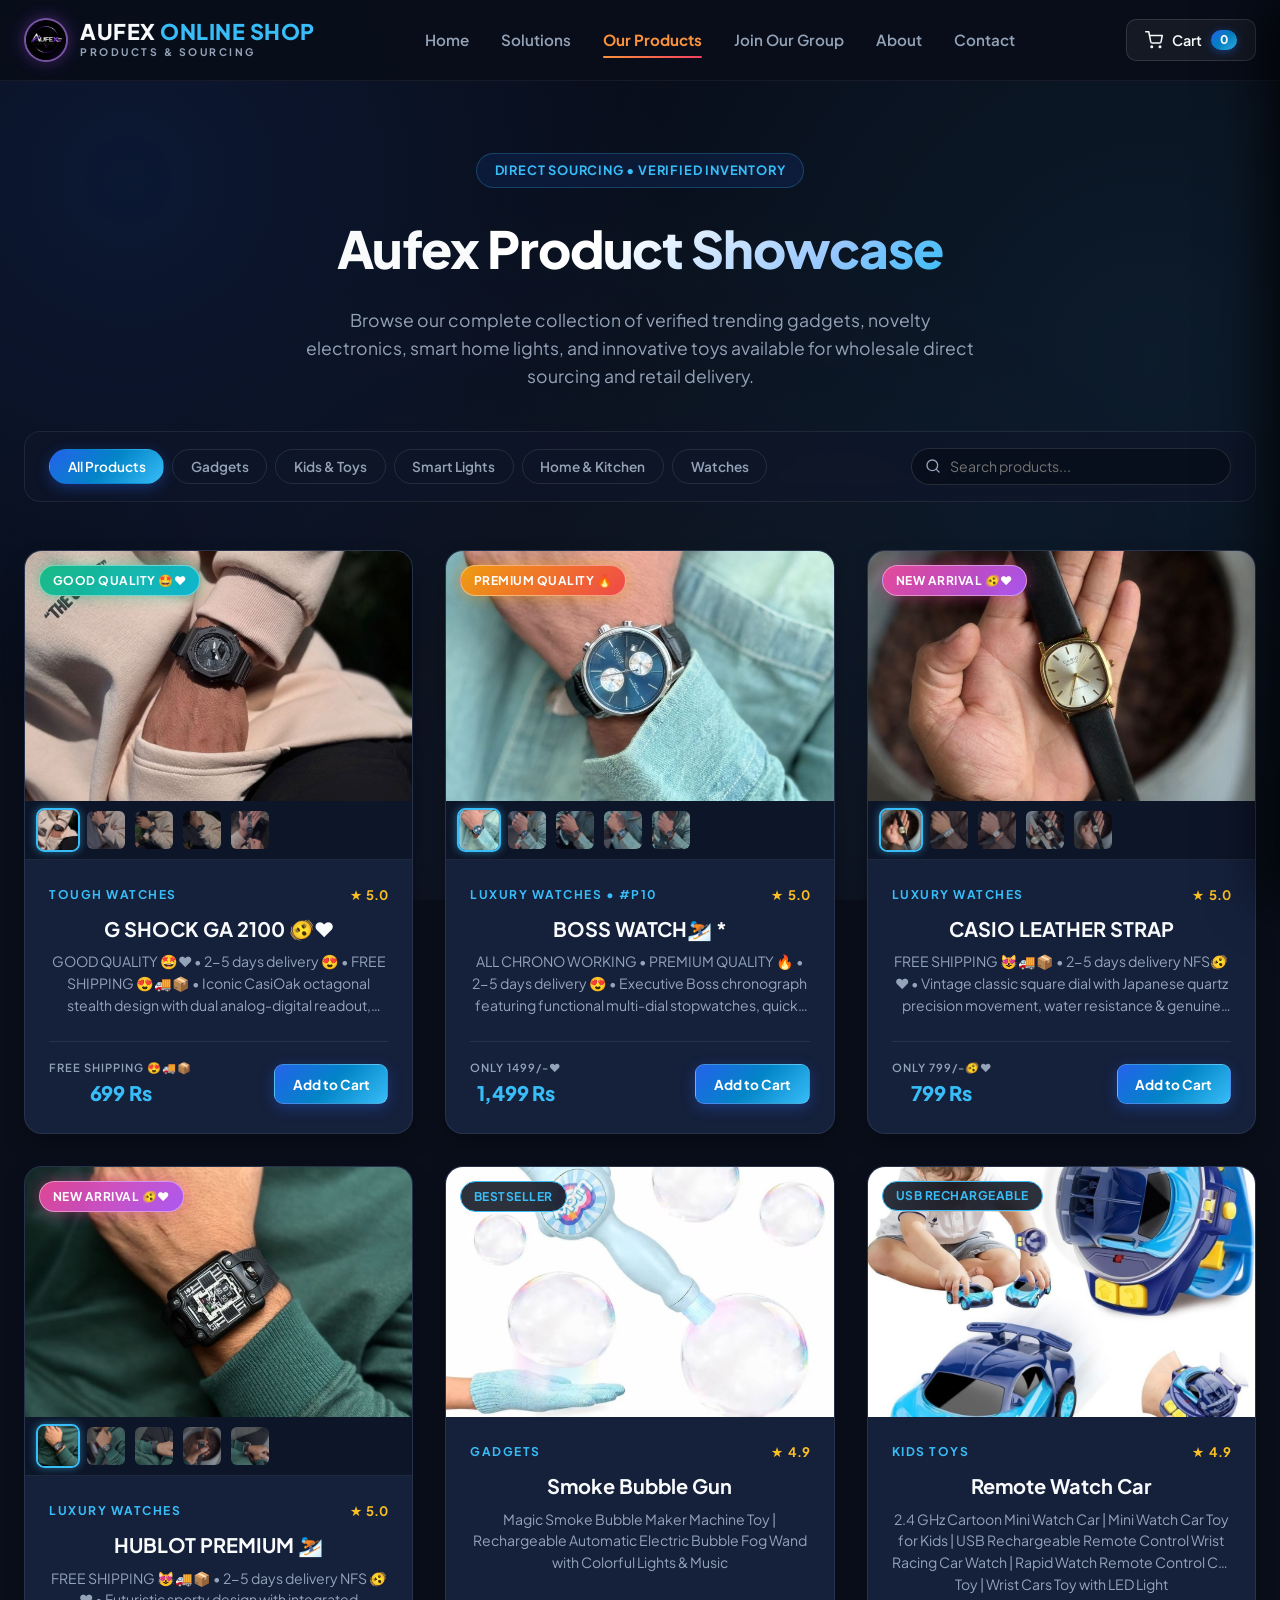
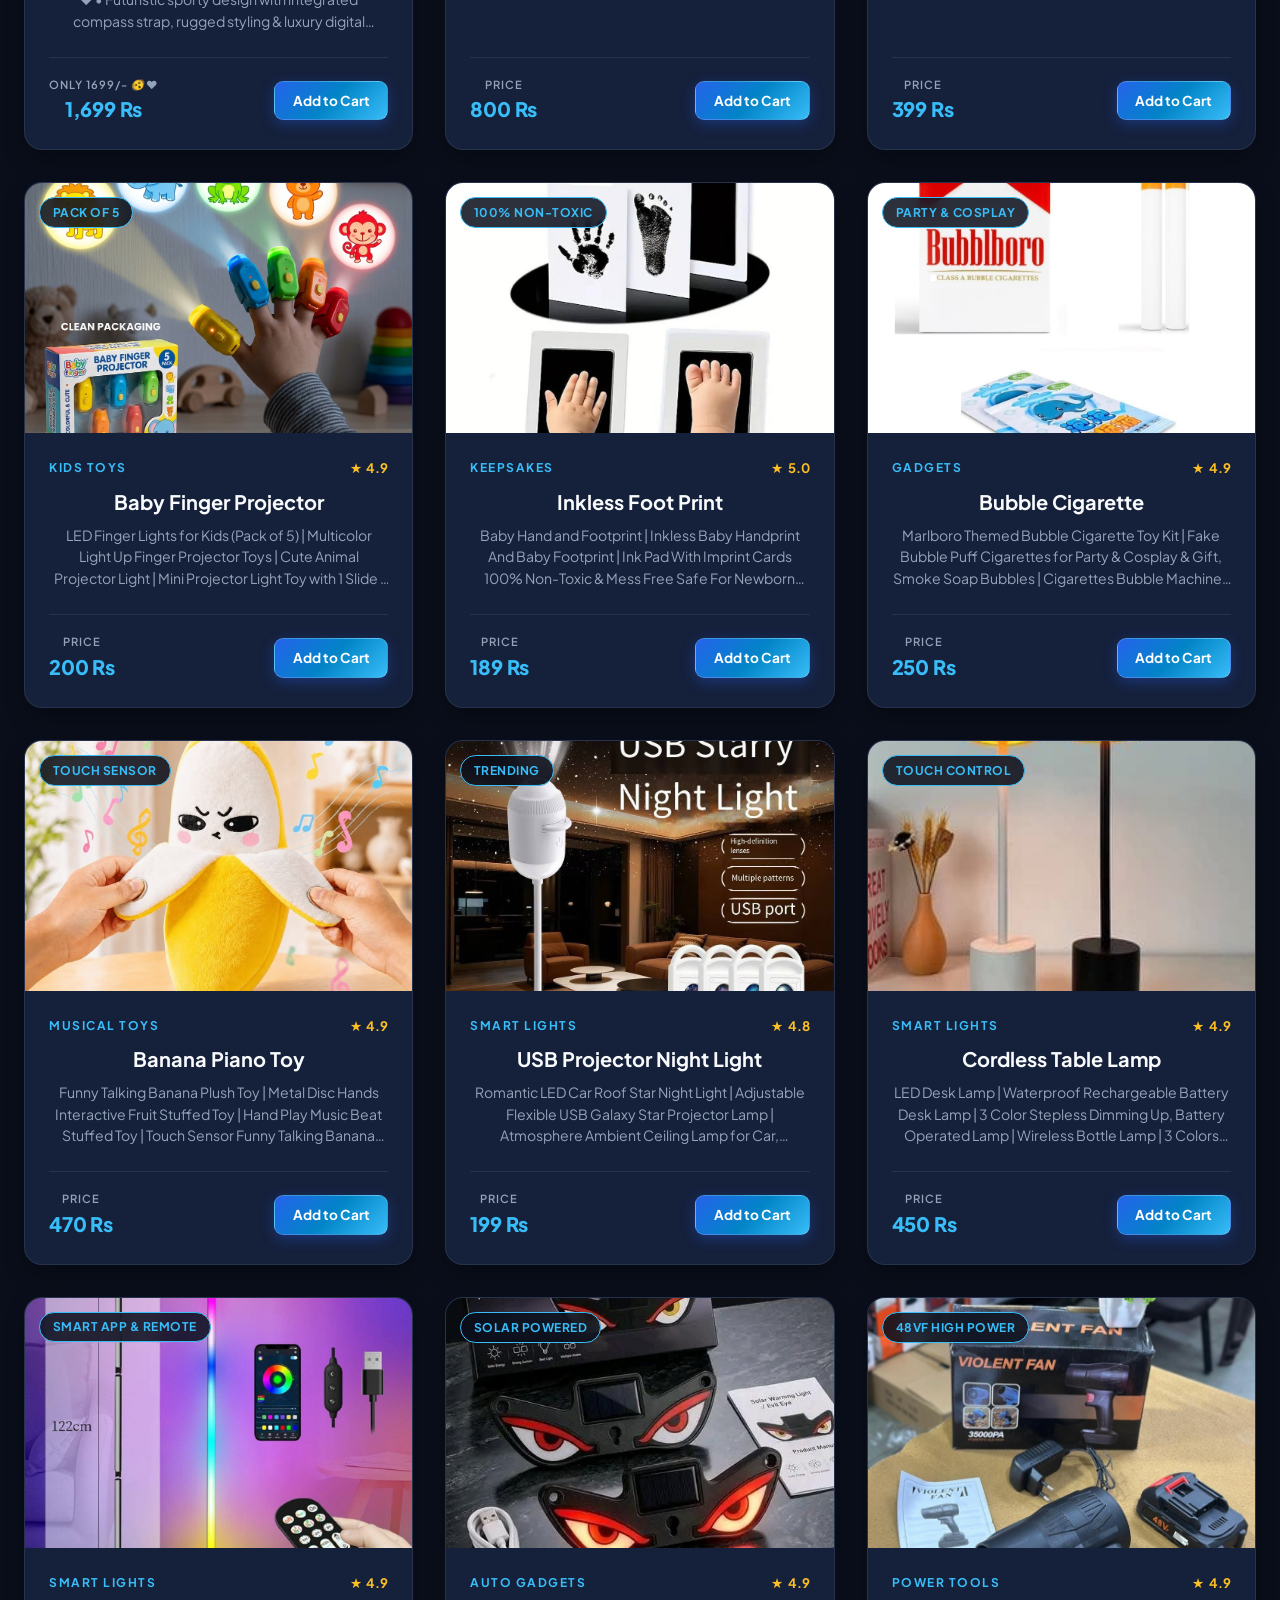
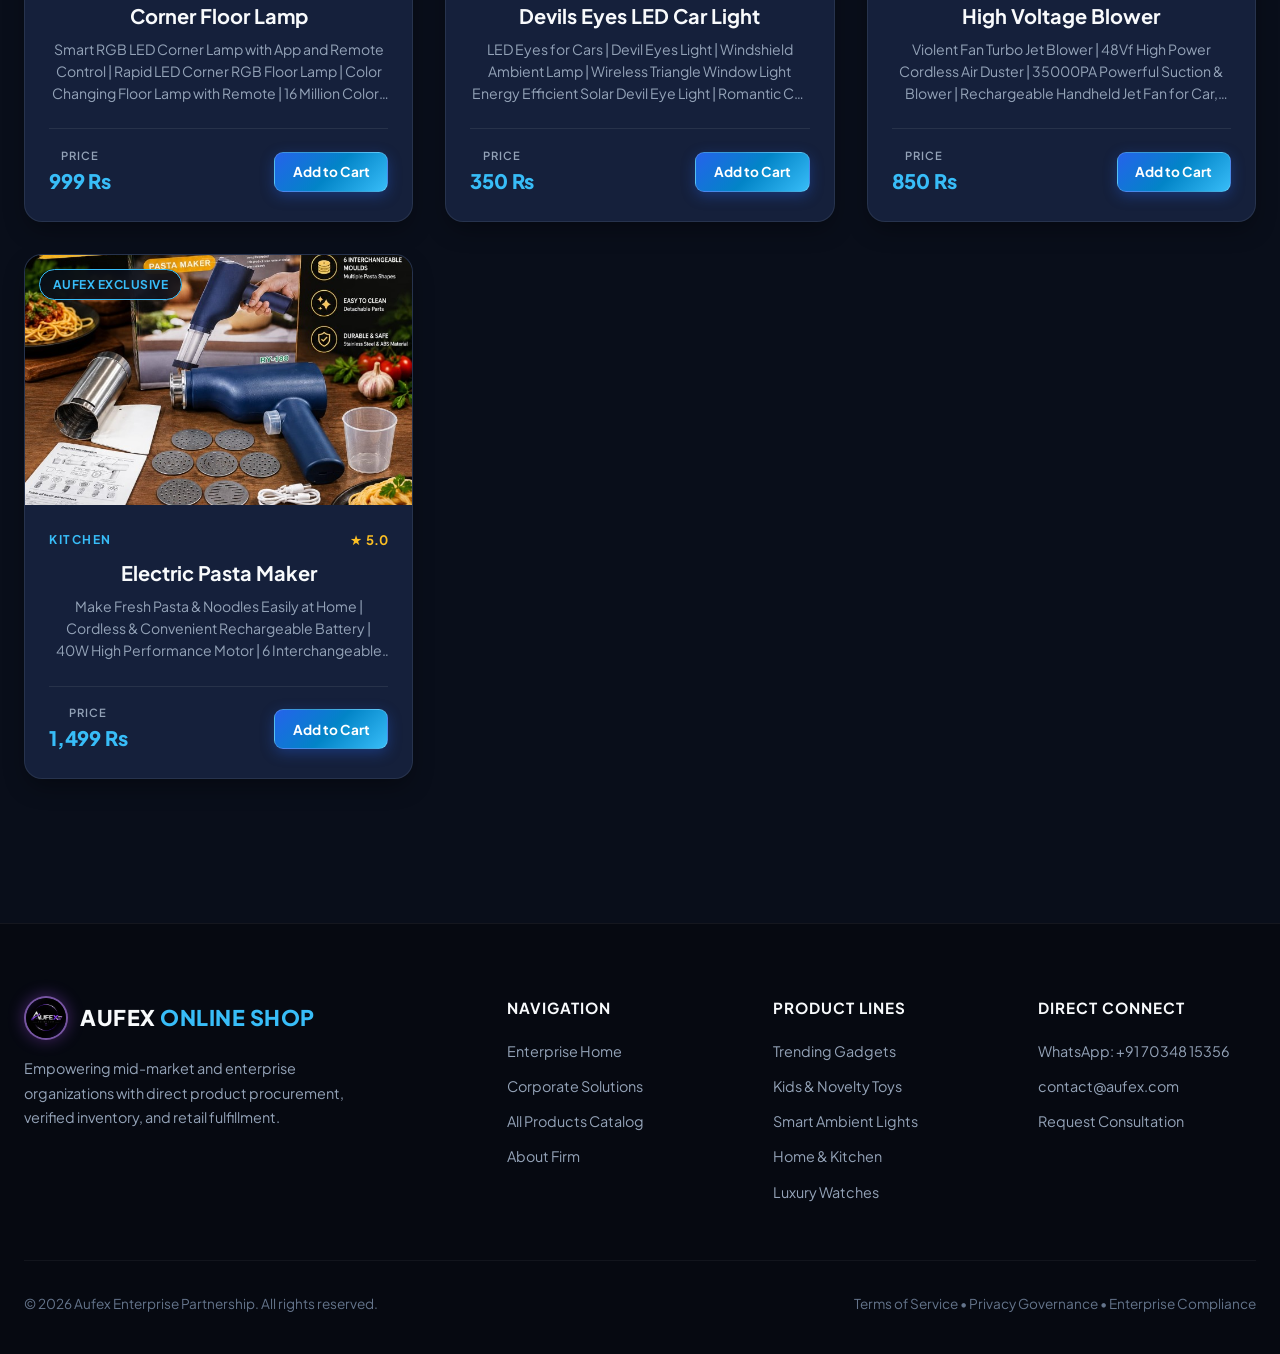
==== commit ac4b5119: "Add files via upload" ====
--- a/products.html
+++ b/products.html
@@ -14,6 +14,13 @@
     <link
         href="https://fonts.googleapis.com/css2?family=Plus+Jakarta+Sans:wght@400;500;600;700;800&family=Inter:wght@400;500;600&display=swap"
         rel="stylesheet">
+
+    <!-- Favicon & Profile Icon -->
+    <link rel="icon" type="image/jpeg" href="aufex-logo.jpg">
+    <link rel="apple-touch-icon" href="aufex-logo.jpg">
+
+    <!-- Shopping Cart Stylesheet -->
+    <link rel="stylesheet" href="cart.css">
 
     <style>
         :root {
@@ -111,18 +118,31 @@
         }
 
         .logo-symbol {
-            width: 40px;
-            height: 40px;
-            border-radius: 10px;
-            background: var(--accent-gradient);
+            width: 44px;
+            height: 44px;
+            border-radius: 50%;
+            overflow: hidden;
             display: flex;
             align-items: center;
             justify-content: center;
-            box-shadow: 0 4px 14px var(--accent-glow);
-        }
-
-        .logo-symbol svg {
-            color: #ffffff;
+            box-shadow: 0 0 16px rgba(168, 85, 247, 0.4), 0 2px 8px rgba(0, 0, 0, 0.4);
+            border: 2px solid rgba(192, 132, 252, 0.6);
+            background: #090e1a;
+            flex-shrink: 0;
+            transition: var(--transition-smooth);
+        }
+
+        .logo-symbol:hover {
+            box-shadow: 0 0 24px rgba(168, 85, 247, 0.7);
+            transform: scale(1.05);
+        }
+
+        .nav-logo-img {
+            width: 100%;
+            height: 100%;
+            object-fit: cover;
+            border-radius: 50%;
+            display: block;
         }
 
         .logo-title {
@@ -178,44 +198,25 @@
             border-radius: 2px;
         }
 
+        .nav-special-link {
+            color: #fb923c !important;
+            font-weight: 700 !important;
+            position: relative;
+        }
+
+        .nav-special-link::after {
+            background: linear-gradient(90deg, #fb923c, #f43f5e) !important;
+        }
+
+
         .nav-actions {
             display: flex;
             align-items: center;
             gap: 1rem;
         }
 
-        .cart-trigger {
-            position: relative;
-            display: inline-flex;
-            align-items: center;
-            gap: 0.5rem;
-            padding: 0.65rem 1.1rem;
-            background: rgba(255, 255, 255, 0.05);
-            border: 1px solid rgba(255, 255, 255, 0.12);
-            border-radius: 10px;
-            color: var(--text-heading);
-            font-weight: 600;
-            font-size: 0.9rem;
-            cursor: pointer;
-            transition: var(--transition-smooth);
-        }
-
-        .cart-trigger:hover {
-            background: rgba(255, 255, 255, 0.1);
-            border-color: var(--accent-cyan);
-            color: #ffffff;
-        }
-
-        .cart-count {
-            background: var(--accent-gradient);
-            color: #ffffff;
-            font-size: 0.75rem;
-            font-weight: 800;
-            border-radius: 9999px;
-            padding: 0.15rem 0.55rem;
-            min-width: 20px;
-            text-align: center;
-        }
+        /* .cart-trigger and .cart-count are styled in cart.css */
+
 
         /* Hero Header */
         .page-header {
@@ -382,6 +383,35 @@
 
         .product-card:hover .card-img-wrap img {
             transform: scale(1.08);
+        }
+
+        .card-thumbnails {
+            display: flex;
+            gap: 6px;
+            padding: 8px 12px;
+            background: rgba(11, 17, 32, 0.7);
+            border-bottom: 1px solid var(--surface-card-border);
+            overflow-x: auto;
+        }
+
+        .card-thumb {
+            width: 42px;
+            height: 42px;
+            border-radius: 8px;
+            object-fit: cover;
+            cursor: pointer;
+            border: 2px solid transparent;
+            opacity: 0.65;
+            transition: all 0.25s ease;
+            flex-shrink: 0;
+        }
+
+        .card-thumb:hover,
+        .card-thumb.active {
+            opacity: 1;
+            border-color: var(--accent-cyan);
+            box-shadow: 0 0 8px rgba(56, 189, 248, 0.5);
+            transform: scale(1.05);
         }
 
         .card-badge {
@@ -505,174 +535,8 @@
             box-shadow: 0 6px 20px rgba(37, 99, 235, 0.55);
         }
 
-        /* Cart Drawer */
-        .cart-drawer-overlay {
-            position: fixed;
-            top: 0;
-            left: 0;
-            width: 100%;
-            height: 100%;
-            background: rgba(0, 0, 0, 0.6);
-            backdrop-filter: blur(4px);
-            z-index: 1000;
-            opacity: 0;
-            pointer-events: none;
-            transition: opacity 0.3s ease;
-        }
-
-        .cart-drawer-overlay.active {
-            opacity: 1;
-            pointer-events: auto;
-        }
-
-        .cart-drawer {
-            position: fixed;
-            top: 0;
-            right: 0;
-            width: 100%;
-            max-width: 420px;
-            height: 100%;
-            background: #0d1527;
-            border-left: 1px solid rgba(255, 255, 255, 0.1);
-            box-shadow: -10px 0 40px rgba(0, 0, 0, 0.7);
-            z-index: 1001;
-            display: flex;
-            flex-direction: column;
-            transform: translateX(100%);
-            transition: transform 0.35s cubic-bezier(0.16, 1, 0.3, 1);
-        }
-
-        .cart-drawer.active {
-            transform: translateX(0);
-        }
-
-        .cart-header {
-            padding: 1.5rem;
-            border-bottom: 1px solid rgba(255, 255, 255, 0.08);
-            display: flex;
-            justify-content: space-between;
-            align-items: center;
-        }
-
-        .cart-header h3 {
-            font-size: 1.25rem;
-            font-weight: 700;
-            color: var(--text-heading);
-        }
-
-        .btn-close-cart {
-            background: transparent;
-            border: none;
-            color: var(--text-muted);
-            cursor: pointer;
-            font-size: 1.5rem;
-            line-height: 1;
-            padding: 0.25rem;
-            transition: color 0.2s;
-        }
-
-        .btn-close-cart:hover {
-            color: #ffffff;
-        }
-
-        .cart-items {
-            flex-grow: 1;
-            overflow-y: auto;
-            padding: 1.5rem;
-            display: flex;
-            flex-direction: column;
-            gap: 1rem;
-        }
-
-        .cart-empty {
-            text-align: center;
-            padding: 3rem 1rem;
-            color: var(--text-muted);
-        }
-
-        .cart-item {
-            display: flex;
-            align-items: center;
-            gap: 1rem;
-            background: rgba(15, 23, 42, 0.6);
-            border: 1px solid rgba(255, 255, 255, 0.06);
-            padding: 0.85rem;
-            border-radius: 12px;
-        }
-
-        .cart-item-img {
-            width: 55px;
-            height: 55px;
-            border-radius: 8px;
-            object-fit: cover;
-            background: #090e1a;
-        }
-
-        .cart-item-info {
-            flex-grow: 1;
-        }
-
-        .cart-item-title {
-            font-size: 0.9rem;
-            font-weight: 700;
-            color: var(--text-heading);
-            margin-bottom: 0.2rem;
-        }
-
-        .cart-item-price {
-            font-size: 0.85rem;
-            font-weight: 700;
-            color: var(--accent-cyan);
-        }
-
-        .cart-item-remove {
-            background: transparent;
-            border: none;
-            color: #ef4444;
-            cursor: pointer;
-            padding: 0.4rem;
-        }
-
-        .cart-footer {
-            padding: 1.5rem;
-            border-top: 1px solid rgba(255, 255, 255, 0.08);
-            background: #090e1a;
-        }
-
-        .cart-total-row {
-            display: flex;
-            justify-content: space-between;
-            align-items: center;
-            margin-bottom: 1.25rem;
-            font-size: 1.1rem;
-            font-weight: 700;
-            color: var(--text-heading);
-        }
-
-        .btn-checkout-whatsapp {
-            display: flex;
-            justify-content: center;
-            align-items: center;
-            gap: 0.65rem;
-            width: 100%;
-            padding: 1rem;
-            background: #25d366;
-            color: #ffffff;
-            font-weight: 700;
-            font-size: 1rem;
-            border: none;
-            border-radius: 10px;
-            cursor: pointer;
-            text-decoration: none;
-            transition: var(--transition-smooth);
-            box-shadow: 0 4px 18px rgba(37, 211, 102, 0.35);
-        }
-
-        .btn-checkout-whatsapp:hover {
-            background: #1eb956;
-            transform: translateY(-2px);
-            box-shadow: 0 6px 24px rgba(37, 211, 102, 0.5);
-        }
+        /* Cart styles are managed in cart.css */
+
 
         /* Toast */
         .toast {
@@ -799,15 +663,10 @@
         <div class="container nav-content">
             <a href="index.html" class="logo-wrap">
                 <div class="logo-symbol">
-                    <svg width="22" height="22" viewBox="0 0 24 24" fill="none" stroke="currentColor" stroke-width="2.5"
-                        stroke-linecap="round" stroke-linejoin="round">
-                        <polygon points="12 2 2 7 12 12 22 7 12 2"></polygon>
-                        <polyline points="2 17 12 22 22 17"></polyline>
-                        <polyline points="2 12 12 17 22 12"></polyline>
-                    </svg>
+                    <img src="aufex-logo.jpg" alt="Aufex Online Shop Logo" class="nav-logo-img">
                 </div>
                 <div class="logo-text-group">
-                    <div class="logo-title">AUFEX <span>ENTERPRISE</span></div>
+                    <div class="logo-title">AUFEX <span>ONLINE SHOP</span></div>
                     <div class="logo-badge">Products &amp; Sourcing</div>
                 </div>
             </a>
@@ -815,7 +674,8 @@
             <nav class="nav-menu">
                 <a href="index.html" class="nav-link">Home</a>
                 <a href="index.html#solutions" class="nav-link">Solutions</a>
-                <a href="products.html" class="nav-link active">Our Products</a>
+                <a href="products.html" class="nav-link active nav-special-link">Our Products</a>
+                <a href="https://wa.me/917034815356?text=Hi%20Aufex,%20I%20would%20like%20to%20join%20your%20community%20group" target="_blank" class="nav-link">Join Our Group</a>
                 <a href="index.html#about" class="nav-link">About</a>
                 <a href="index.html#contact" class="nav-link">Contact</a>
             </nav>
@@ -862,8 +722,7 @@
                         Lights</button>
                     <button class="filter-btn" data-category="home" onclick="filterCategory('home', this)">Home &amp;
                         Kitchen</button>
-                    <button class="filter-btn" data-category="tech" onclick="filterCategory('tech', this)">Tech
-                        Hardware</button>
+                    <button class="filter-btn" data-category="watches" onclick="filterCategory('watches', this)">Watches</button>
                 </div>
 
                 <div class="search-box">
@@ -879,6 +738,138 @@
             <!-- Product Grid -->
             <div class="products-grid" id="productsGrid">
 
+                <!-- 0. NEW ARRIVAL: G SHOCK GA 2100 -->
+                <div class="product-card" data-category="gadgets watches" data-title="g shock ga 2100 casioak good quality 699 free shipping 2-5 days delivery sports tough watch">
+                    <div class="card-img-wrap">
+                        <span class="card-badge" style="background: linear-gradient(135deg, rgba(16, 185, 129, 0.95), rgba(6, 182, 212, 0.95)); color: #fff; border: 1px solid rgba(255,255,255,0.4); box-shadow: 0 0 15px rgba(16, 185, 129, 0.5);">GOOD QUALITY 🤩❤️</span>
+                        <img src="gshock-ga2100.jpg" id="gshockMainImg" alt="G SHOCK GA 2100🫨❤️" loading="lazy">
+                    </div>
+                    <div class="card-thumbnails">
+                        <img src="gshock-ga2100.jpg" alt="Angle 1" class="card-thumb active" onclick="switchCardImage(this, 'gshockMainImg', 'gshock-ga2100.jpg')">
+                        <img src="gshock-ga2100-2.jpg" alt="Angle 2" class="card-thumb" onclick="switchCardImage(this, 'gshockMainImg', 'gshock-ga2100-2.jpg')">
+                        <img src="gshock-ga2100-3.jpg" alt="Angle 3" class="card-thumb" onclick="switchCardImage(this, 'gshockMainImg', 'gshock-ga2100-3.jpg')">
+                        <img src="gshock-ga2100-4.jpg" alt="Angle 4" class="card-thumb" onclick="switchCardImage(this, 'gshockMainImg', 'gshock-ga2100-4.jpg')">
+                        <img src="gshock-ga2100-5.jpg" alt="Angle 5" class="card-thumb" onclick="switchCardImage(this, 'gshockMainImg', 'gshock-ga2100-5.jpg')">
+                    </div>
+                    <div class="card-body">
+                        <div class="card-meta">
+                            <span class="card-category">Tough Watches</span>
+                            <div class="card-rating"><span>★</span> 5.0</div>
+                        </div>
+                        <h3 class="product-title">G SHOCK GA 2100 🫨❤️</h3>
+                        <p class="product-specs">GOOD QUALITY 🤩❤️ • 2-5 days delivery 😍 • FREE SHIPPING 😍🚚📦 • Iconic CasiOak octagonal stealth design with dual analog-digital readout, shock resistance &amp; premium matte resin strap.</p>
+                        <div class="card-action">
+                            <div class="price-box">
+                                <span class="price-label">FREE SHIPPING 😍🚚📦</span>
+                                <div class="price-val">699 Rs</div>
+                            </div>
+                            <button class="btn-order"
+                                onclick="addToCart('G SHOCK GA 2100', '699 Rs', 'gshock-ga2100.jpg')">
+                                <span>Add to Cart</span>
+                            </button>
+                        </div>
+                    </div>
+                </div>
+
+                <!-- 00. NEW ARRIVAL: BOSS WATCH -->
+                <div class="product-card" data-category="gadgets watches" data-title="boss watch all chrono working premium quality 1499 p10 2-5 days delivery luxury chronograph">
+                    <div class="card-img-wrap">
+                        <span class="card-badge" style="background: linear-gradient(135deg, rgba(245,158,11,0.95), rgba(239,68,68,0.95)); color: #fff; border: 1px solid rgba(255,255,255,0.4); box-shadow: 0 0 15px rgba(245,158,11,0.5);">PREMIUM QUALITY 🔥</span>
+                        <img src="boss-watch.jpg" id="bossMainImg" alt="BOSS WATCH⛷️ *" loading="lazy">
+                    </div>
+                    <div class="card-thumbnails">
+                        <img src="boss-watch.jpg" alt="Angle 1" class="card-thumb active" onclick="switchCardImage(this, 'bossMainImg', 'boss-watch.jpg')">
+                        <img src="boss-watch-2.jpg" alt="Angle 2" class="card-thumb" onclick="switchCardImage(this, 'bossMainImg', 'boss-watch-2.jpg')">
+                        <img src="boss-watch-3.jpg" alt="Angle 3" class="card-thumb" onclick="switchCardImage(this, 'bossMainImg', 'boss-watch-3.jpg')">
+                        <img src="boss-watch-4.jpg" alt="Angle 4" class="card-thumb" onclick="switchCardImage(this, 'bossMainImg', 'boss-watch-4.jpg')">
+                        <img src="boss-watch-5.jpg" alt="Angle 5" class="card-thumb" onclick="switchCardImage(this, 'bossMainImg', 'boss-watch-5.jpg')">
+                    </div>
+                    <div class="card-body">
+                        <div class="card-meta">
+                            <span class="card-category">Luxury Watches • #p10</span>
+                            <div class="card-rating"><span>★</span> 5.0</div>
+                        </div>
+                        <h3 class="product-title">BOSS WATCH⛷️ *</h3>
+                        <p class="product-specs">ALL CHRONO WORKING • PREMIUM QUALITY 🔥 • 2-5 days delivery 😍 • Executive Boss chronograph featuring functional multi-dial stopwatches, quick-set date window &amp; genuine textured leather strap. #p10</p>
+                        <div class="card-action">
+                            <div class="price-box">
+                                <span class="price-label">ONLY 1499/-❤️</span>
+                                <div class="price-val">1,499 Rs</div>
+                            </div>
+                            <button class="btn-order"
+                                onclick="addToCart('BOSS WATCH', '1,499 Rs', 'boss-watch.jpg')">
+                                <span>Add to Cart</span>
+                            </button>
+                        </div>
+                    </div>
+                </div>
+
+                <!-- 00. NEW ARRIVAL: CASIO LEATHER STRAP -->
+                <div class="product-card" data-category="gadgets watches" data-title="casio leather strap watch new arrival 799 nfs 2-5 days delivery free shipping vintage classic">
+                    <div class="card-img-wrap">
+                        <span class="card-badge" style="background: linear-gradient(135deg, rgba(236,72,153,0.95), rgba(168,85,247,0.95)); color: #fff; border: 1px solid rgba(255,255,255,0.4); box-shadow: 0 0 15px rgba(236,72,153,0.5);">NEW ARRIVAL 🫨❤️</span>
+                        <img src="casio-leather-strap.jpg" id="casioMainImg" alt="CASIO LEATHER STRAP" loading="lazy">
+                    </div>
+                    <div class="card-thumbnails">
+                        <img src="casio-leather-strap.jpg" alt="Angle 1" class="card-thumb active" onclick="switchCardImage(this, 'casioMainImg', 'casio-leather-strap.jpg')">
+                        <img src="casio-leather-strap-2.jpg" alt="Angle 2" class="card-thumb" onclick="switchCardImage(this, 'casioMainImg', 'casio-leather-strap-2.jpg')">
+                        <img src="casio-leather-strap-3.jpg" alt="Angle 3" class="card-thumb" onclick="switchCardImage(this, 'casioMainImg', 'casio-leather-strap-3.jpg')">
+                        <img src="casio-leather-strap-4.jpg" alt="All Colors" class="card-thumb" onclick="switchCardImage(this, 'casioMainImg', 'casio-leather-strap-4.jpg')">
+                        <img src="casio-leather-strap-5.jpg" alt="Angle 5" class="card-thumb" onclick="switchCardImage(this, 'casioMainImg', 'casio-leather-strap-5.jpg')">
+                    </div>
+                    <div class="card-body">
+                        <div class="card-meta">
+                            <span class="card-category">Luxury Watches</span>
+                            <div class="card-rating"><span>★</span> 5.0</div>
+                        </div>
+                        <h3 class="product-title">CASIO LEATHER STRAP</h3>
+                        <p class="product-specs">FREE SHIPPING 😻🚚📦 • 2-5 days delivery NFS🫨❤️ • Vintage classic square dial with Japanese quartz precision movement, water resistance &amp; genuine leather wristband.</p>
+                        <div class="card-action">
+                            <div class="price-box">
+                                <span class="price-label">Only 799/-🫨❤️</span>
+                                <div class="price-val">799 Rs</div>
+                            </div>
+                            <button class="btn-order"
+                                onclick="addToCart('CASIO LEATHER STRAP', '799 Rs', 'casio-leather-strap.jpg')">
+                                <span>Add to Cart</span>
+                            </button>
+                        </div>
+                    </div>
+                </div>
+
+                <!-- 000. NEW ARRIVAL: Hublot Premium Watch -->
+                <div class="product-card" data-category="gadgets watches" data-title="hublot premium luxury watch new arrival 1699 nfs compass 2-5 days free shipping">
+                    <div class="card-img-wrap">
+                        <span class="card-badge" style="background: linear-gradient(135deg, rgba(236,72,153,0.95), rgba(168,85,247,0.95)); color: #fff; border: 1px solid rgba(255,255,255,0.4); box-shadow: 0 0 15px rgba(236,72,153,0.5);">NEW ARRIVAL 🫨❤️</span>
+                        <img src="hublot-premium-watch.jpg" id="hublotMainImg" alt="HUBLOT PREMIUM" loading="lazy">
+                    </div>
+                    <div class="card-thumbnails">
+                        <img src="hublot-premium-watch.jpg" alt="Angle 1" class="card-thumb active" onclick="switchCardImage(this, 'hublotMainImg', 'hublot-premium-watch.jpg')">
+                        <img src="hublot-premium-watch-2.jpg" alt="Angle 2" class="card-thumb" onclick="switchCardImage(this, 'hublotMainImg', 'hublot-premium-watch-2.jpg')">
+                        <img src="hublot-premium-watch-3.jpg" alt="Angle 3" class="card-thumb" onclick="switchCardImage(this, 'hublotMainImg', 'hublot-premium-watch-3.jpg')">
+                        <img src="hublot-premium-watch-4.jpg" alt="Angle 4" class="card-thumb" onclick="switchCardImage(this, 'hublotMainImg', 'hublot-premium-watch-4.jpg')">
+                        <img src="hublot-premium-watch-5.jpg" alt="Angle 5" class="card-thumb" onclick="switchCardImage(this, 'hublotMainImg', 'hublot-premium-watch-5.jpg')">
+                    </div>
+                    <div class="card-body">
+                        <div class="card-meta">
+                            <span class="card-category">Luxury Watches</span>
+                            <div class="card-rating"><span>★</span> 5.0</div>
+                        </div>
+                        <h3 class="product-title">HUBLOT PREMIUM ⛷️</h3>
+                        <p class="product-specs">FREE SHIPPING 😻🚚📦 • 2-5 days delivery NFS 🫨❤️ • Futuristic sporty design with integrated compass strap, rugged styling &amp; luxury digital display.</p>
+                        <div class="card-action">
+                            <div class="price-box">
+                                <span class="price-label">Only 1699/- 🫨❤️</span>
+                                <div class="price-val">1,699 Rs</div>
+                            </div>
+                            <button class="btn-order"
+                                onclick="addToCart('HUBLOT PREMIUM', '1,699 Rs', 'hublot-premium-watch.jpg')">
+                                <span>Add to Cart</span>
+                            </button>
+                        </div>
+                    </div>
+                </div>
+
                 <!-- 1. Smoke Bubble Gun -->
                 <div class="product-card" data-category="gadgets toys" data-title="smoke bubble gun">
                     <div class="card-img-wrap">
@@ -896,7 +887,7 @@
                         <div class="card-action">
                             <div class="price-box">
                                 <span class="price-label">Price</span>
-                                <div class="price-val">800 Rs 🔥🔥</div>
+                                <div class="price-val">800 Rs</div>
                             </div>
                             <button class="btn-order"
                                 onclick="addToCart('Smoke Bubble Gun', '800 Rs', 'smoke-bubble-gun.jpg')">
@@ -924,7 +915,7 @@
                         <div class="card-action">
                             <div class="price-box">
                                 <span class="price-label">Price</span>
-                                <div class="price-val">399 Rs 🔥🔥</div>
+                                <div class="price-val">399 Rs</div>
                             </div>
                             <button class="btn-order"
                                 onclick="addToCart('Remote Watch Car', '399 Rs', 'remote-watch-car.jpg')">
@@ -952,7 +943,7 @@
                         <div class="card-action">
                             <div class="price-box">
                                 <span class="price-label">Price</span>
-                                <div class="price-val">200 Rs 🔥🔥</div>
+                                <div class="price-val">200 Rs</div>
                             </div>
                             <button class="btn-order"
                                 onclick="addToCart('Baby Finger Projector (Pack of 5)', '200 Rs', 'baby-finger-projector.jpg')">
@@ -980,7 +971,7 @@
                         <div class="card-action">
                             <div class="price-box">
                                 <span class="price-label">Price</span>
-                                <div class="price-val">189 Rs 🔥🔥</div>
+                                <div class="price-val">189 Rs</div>
                             </div>
                             <button class="btn-order"
                                 onclick="addToCart('Inkless Foot Print', '189 Rs', 'inkless-baby-footprint.jpg')">
@@ -1008,7 +999,7 @@
                         <div class="card-action">
                             <div class="price-box">
                                 <span class="price-label">Price</span>
-                                <div class="price-val">250 Rs 🔥🔥</div>
+                                <div class="price-val">250 Rs</div>
                             </div>
                             <button class="btn-order"
                                 onclick="addToCart('Bubble Cigarette Kit', '250 Rs', 'bubble-cigarette.jpg')">
@@ -1036,7 +1027,7 @@
                         <div class="card-action">
                             <div class="price-box">
                                 <span class="price-label">Price</span>
-                                <div class="price-val">470 Rs 🔥🔥</div>
+                                <div class="price-val">470 Rs</div>
                             </div>
                             <button class="btn-order"
                                 onclick="addToCart('Banana Piano Toy', '470 Rs', 'banana-piano-toy.jpg')">
@@ -1063,7 +1054,7 @@
                         <div class="card-action">
                             <div class="price-box">
                                 <span class="price-label">Price</span>
-                                <div class="price-val">199 Rs 🔥🔥</div>
+                                <div class="price-val">199 Rs</div>
                             </div>
                             <button class="btn-order"
                                 onclick="addToCart('USB Projector Night Light', '199 Rs', 'usb-projector-night-light.jpg')">
@@ -1091,7 +1082,7 @@
                         <div class="card-action">
                             <div class="price-box">
                                 <span class="price-label">Price</span>
-                                <div class="price-val">450 Rs 🔥🔥</div>
+                                <div class="price-val">450 Rs</div>
                             </div>
                             <button class="btn-order"
                                 onclick="addToCart('Cordless Table Lamp', '450 Rs', 'cordless-table-lamp.jpg')">
@@ -1119,7 +1110,7 @@
                         <div class="card-action">
                             <div class="price-box">
                                 <span class="price-label">Price</span>
-                                <div class="price-val">999 Rs 🔥🔥</div>
+                                <div class="price-val">999 Rs</div>
                             </div>
                             <button class="btn-order"
                                 onclick="addToCart('Corner Floor Lamp RGB', '999 Rs', 'corner-floor-lamp.jpg')">
@@ -1147,7 +1138,7 @@
                         <div class="card-action">
                             <div class="price-box">
                                 <span class="price-label">Price</span>
-                                <div class="price-val">350 Rs 🔥🔥</div>
+                                <div class="price-val">350 Rs</div>
                             </div>
                             <button class="btn-order"
                                 onclick="addToCart('Devils Eyes LED Car Light', '350 Rs', 'devils-eyes-car-light.jpg')">
@@ -1175,7 +1166,7 @@
                         <div class="card-action">
                             <div class="price-box">
                                 <span class="price-label">Price</span>
-                                <div class="price-val">850 Rs 🔥🔥</div>
+                                <div class="price-val">850 Rs</div>
                             </div>
                             <button class="btn-order"
                                 onclick="addToCart('High Voltage Blower', '850 Rs', 'high-voltage-violent-blower.jpg')">
@@ -1203,7 +1194,7 @@
                         <div class="card-action">
                             <div class="price-box">
                                 <span class="price-label">Price</span>
-                                <div class="price-val">1,499 Rs 🔥🔥</div>
+                                <div class="price-val">1,499 Rs</div>
                             </div>
                             <button class="btn-order"
                                 onclick="addToCart('Electric Pasta Maker', '1,499 Rs', 'electric-pasta-maker.jpg')">
@@ -1212,91 +1203,6 @@
                         </div>
                     </div>
                 </div>
-
-                <!-- 13. Tactile Mechanical Keyboard -->
-                <div class="product-card" data-category="tech" data-title="tactile mechanical keyboard rgb aluminum chassis">
-                    <div class="card-img-wrap">
-                        <span class="card-badge">Top Rated</span>
-                        <img src="https://images.unsplash.com/photo-1587829741301-dc798b83add3?auto=format&fit=crop&w=600&q=80"
-                            alt="Tactile Mechanical Keyboard" loading="lazy">
-                    </div>
-                    <div class="card-body">
-                        <div class="card-meta">
-                            <span class="card-category">Tech Hardware</span>
-                            <div class="card-rating"><span>★</span> 4.8</div>
-                        </div>
-                        <h3 class="product-title">Tactile Mechanical Keyboard</h3>
-                        <p class="product-specs">Hot-swappable tactile switches • Per-key programmable RGB • CNC
-                            anodized aluminum chassis • Type-C braided cable detachable.</p>
-                        <div class="card-action">
-                            <div class="price-box">
-                                <span class="price-label">Price</span>
-                                <div class="price-val">2,899 Rs 🔥🔥</div>
-                            </div>
-                            <button class="btn-order"
-                                onclick="addToCart('Tactile Mechanical Keyboard', '2,899 Rs', 'https://images.unsplash.com/photo-1587829741301-dc798b83add3?auto=format&fit=crop&w=600&q=80')">
-                                <span>Add to Cart</span>
-                            </button>
-                        </div>
-                    </div>
-                </div>
-
-                <!-- 14. Ultrawide 4K Display -->
-                <div class="product-card" data-category="tech" data-title="ultrawide 4k display curved ips monitor">
-                    <div class="card-img-wrap">
-                        <span class="card-badge">Enterprise Grade</span>
-                        <img src="https://images.unsplash.com/photo-1527443224154-c4a3942d3acf?auto=format&fit=crop&w=600&q=80"
-                            alt="Ultrawide 4K Display" loading="lazy">
-                    </div>
-                    <div class="card-body">
-                        <div class="card-meta">
-                            <span class="card-category">Displays</span>
-                            <div class="card-rating"><span>★</span> 5.0</div>
-                        </div>
-                        <h3 class="product-title">Ultrawide 4K Display</h3>
-                        <p class="product-specs">34" Curved IPS panel • 144Hz refresh rate • HDR400 certified • 90W
-                            USB-C Power Delivery and built-in KVM switch.</p>
-                        <div class="card-action">
-                            <div class="price-box">
-                                <span class="price-label">Price</span>
-                                <div class="price-val">28,500 Rs 🔥🔥</div>
-                            </div>
-                            <button class="btn-order"
-                                onclick="addToCart('Ultrawide 4K Display', '28,500 Rs', 'https://images.unsplash.com/photo-1527443224154-c4a3942d3acf?auto=format&fit=crop&w=600&q=80')">
-                                <span>Add to Cart</span>
-                            </button>
-                        </div>
-                    </div>
-                </div>
-
-                <!-- 15. Ergonomic Wireless Mouse -->
-                <div class="product-card" data-category="tech" data-title="ergonomic wireless mouse bluetooth multi device">
-                    <div class="card-img-wrap">
-                        <span class="card-badge">Popular</span>
-                        <img src="https://images.unsplash.com/photo-1615663245857-ac93bb7c39e7?auto=format&fit=crop&w=600&q=80"
-                            alt="Ergonomic Wireless Mouse" loading="lazy">
-                    </div>
-                    <div class="card-body">
-                        <div class="card-meta">
-                            <span class="card-category">Peripherals</span>
-                            <div class="card-rating"><span>★</span> 4.7</div>
-                        </div>
-                        <h3 class="product-title">Ergonomic Wireless Mouse</h3>
-                        <p class="product-specs">Natural hand posture design • Multi-device Bluetooth &amp; 2.4G •
-                            70-day rechargeable battery • Silent click switches.</p>
-                        <div class="card-action">
-                            <div class="price-box">
-                                <span class="price-label">Price</span>
-                                <div class="price-val">1,250 Rs 🔥🔥</div>
-                            </div>
-                            <button class="btn-order"
-                                onclick="addToCart('Ergonomic Wireless Mouse', '1,250 Rs', 'https://images.unsplash.com/photo-1615663245857-ac93bb7c39e7?auto=format&fit=crop&w=600&q=80')">
-                                <span>Add to Cart</span>
-                            </button>
-                        </div>
-                    </div>
-                </div>
-
             </div>
         </div>
     </section>
@@ -1305,16 +1211,28 @@
     <div class="cart-drawer-overlay" id="cartOverlay" onclick="toggleCartDrawer(false)"></div>
     <div class="cart-drawer" id="cartDrawer">
         <div class="cart-header">
-            <h3>Your Order Cart</h3>
-            <button class="btn-close-cart" onclick="toggleCartDrawer(false)">&times;</button>
+            <div class="cart-header-title-group">
+                <h3>Your Order Cart</h3>
+                <span class="cart-header-badge" id="cartHeaderCount">0 items</span>
+            </div>
+            <div class="cart-header-actions">
+                <button class="btn-clear-cart" onclick="clearCart()" title="Clear entire cart">Clear</button>
+                <button class="btn-close-cart" onclick="toggleCartDrawer(false)" title="Close">&times;</button>
+            </div>
         </div>
         <div class="cart-items" id="cartItemsList">
             <div class="cart-empty" id="cartEmptyMsg">Your cart is currently empty.</div>
         </div>
         <div class="cart-footer">
-            <div class="cart-total-row">
-                <span>Items Selected:</span>
-                <span id="cartTotalItems">0</span>
+            <div class="cart-summary-box">
+                <div class="cart-summary-row">
+                    <span>Total Quantity:</span>
+                    <span id="cartTotalItems">0</span>
+                </div>
+                <div class="cart-total-row">
+                    <span>Grand Total:</span>
+                    <span class="cart-total-price" id="cartTotalPrice">0 Rs</span>
+                </div>
             </div>
             <a href="javascript:void(0)" class="btn-checkout-whatsapp" id="btnCheckoutWhatsApp"
                 onclick="checkoutViaWhatsApp()">
@@ -1322,7 +1240,7 @@
                     <path
                         d="M.057 24l1.687-6.163c-1.041-1.804-1.588-3.849-1.587-5.946.003-6.556 5.338-11.891 11.893-11.891 3.181.001 6.167 1.24 8.413 3.488 2.245 2.248 3.481 5.236 3.48 8.414-.003 6.557-5.338 11.892-11.893 11.892-1.99-.001-3.951-.5-5.688-1.448l-6.305 1.654zm6.597-3.807c1.676.995 3.276 1.591 5.392 1.592 5.448 0 9.886-4.434 9.889-9.885.002-5.462-4.415-9.89-9.881-9.892-5.452 0-9.887 4.434-9.889 9.884-.001 2.225.651 3.891 1.746 5.634l-.999 3.648 3.742-.981zm11.387-5.464c-.074-.124-.272-.198-.57-.347-.297-.149-1.758-.868-2.031-.967-.272-.099-.47-.149-.669.149-.198.297-.768.967-.941 1.165-.173.198-.347.223-.644.074-.297-.149-1.255-.462-2.39-1.475-.883-.788-1.48-1.761-1.653-2.059-.173-.297-.018-.458.13-.606.134-.133.297-.347.446-.521.151-.172.2-.296.3-.495.099-.198.05-.372-.025-.521-.075-.148-.669-1.611-.916-2.206-.242-.579-.487-.501-.669-.51l-.57-.01c-.198 0-.52.074-.792.372s-1.04 1.016-1.04 2.479 1.065 2.876 1.213 3.074c.149.198 2.095 3.2 5.076 4.487.709.306 1.263.489 1.694.626.712.226 1.36.194 1.872.118.571-.085 1.758-.719 2.006-1.413.248-.695.248-1.29.173-1.414z" />
                 </svg>
-                <span>Order Selected via WhatsApp</span>
+                <span>Order via WhatsApp</span>
             </a>
         </div>
     </div>
@@ -1343,14 +1261,9 @@
                 <div class="footer-brand">
                     <div class="logo-wrap">
                         <div class="logo-symbol">
-                            <svg width="20" height="20" viewBox="0 0 24 24" fill="none" stroke="currentColor"
-                                stroke-width="2.5" stroke-linecap="round" stroke-linejoin="round">
-                                <polygon points="12 2 2 7 12 12 22 7 12 2"></polygon>
-                                <polyline points="2 17 12 22 22 17"></polyline>
-                                <polyline points="2 12 12 17 22 12"></polyline>
-                            </svg>
-                        </div>
-                        <div class="logo-title">AUFEX <span>ENTERPRISE</span></div>
+                            <img src="aufex-logo.jpg" alt="Aufex Online Shop Logo" class="nav-logo-img">
+                        </div>
+                        <div class="logo-title">AUFEX <span>ONLINE SHOP</span></div>
                     </div>
                     <p>
                         Empowering mid-market and enterprise organizations with direct product procurement,
@@ -1375,6 +1288,7 @@
                         <li><a href="javascript:void(0)" onclick="filterCategory('toys')">Kids &amp; Novelty Toys</a></li>
                         <li><a href="javascript:void(0)" onclick="filterCategory('lights')">Smart Ambient Lights</a></li>
                         <li><a href="javascript:void(0)" onclick="filterCategory('home')">Home &amp; Kitchen</a></li>
+                        <li><a href="javascript:void(0)" onclick="filterCategory('watches')">Luxury Watches</a></li>
                     </ul>
                 </div>
 
@@ -1395,21 +1309,11 @@
         </div>
     </footer>
 
-    <!-- Interactive Script -->
+    <!-- Shopping Cart Engine -->
+    <script src="cart.js"></script>
+
+    <!-- Catalog Page Specific Filter & Gallery Scripts -->
     <script>
-        let cart = [];
-
-        function showToast(message) {
-            const toast = document.getElementById('toast');
-            const toastText = document.getElementById('toastText');
-            toastText.textContent = message;
-            toast.classList.add('show');
-            clearTimeout(toast.timeoutId);
-            toast.timeoutId = setTimeout(() => {
-                toast.classList.remove('show');
-            }, 3000);
-        }
-
         function filterCategory(category, btnElement) {
             if (btnElement) {
                 document.querySelectorAll('.filter-btn').forEach(btn => btn.classList.remove('active'));
@@ -1441,73 +1345,15 @@
             });
         }
 
-        function toggleCartDrawer(open) {
-            const drawer = document.getElementById('cartDrawer');
-            const overlay = document.getElementById('cartOverlay');
-            if (open) {
-                drawer.classList.add('active');
-                overlay.classList.add('active');
-            } else {
-                drawer.classList.remove('active');
-                overlay.classList.remove('active');
+        function switchCardImage(thumb, targetImgId, newSrc) {
+            const target = document.getElementById(targetImgId);
+            if (target) {
+                target.src = newSrc;
             }
-        }
-
-        function addToCart(title, price, image) {
-            cart.push({ title, price, image });
-            updateCartUI();
-            showToast(`Added "${title}" to cart!`);
-        }
-
-        function removeFromCart(index) {
-            cart.splice(index, 1);
-            updateCartUI();
-        }
-
-        function updateCartUI() {
-            const cartCount = document.getElementById('cartCount');
-            const cartTotalItems = document.getElementById('cartTotalItems');
-            const cartItemsList = document.getElementById('cartItemsList');
-
-            cartCount.textContent = cart.length;
-            cartTotalItems.textContent = cart.length;
-
-            if (cart.length === 0) {
-                cartItemsList.innerHTML = '<div class="cart-empty">Your cart is currently empty.</div>';
-                return;
+            if (thumb && thumb.parentElement) {
+                thumb.parentElement.querySelectorAll('.card-thumb').forEach(t => t.classList.remove('active'));
+                thumb.classList.add('active');
             }
-
-            let html = '';
-            cart.forEach((item, idx) => {
-                html += `
-                    <div class="cart-item">
-                        <img src="${item.image}" alt="${item.title}" class="cart-item-img">
-                        <div class="cart-item-info">
-                            <div class="cart-item-title">${item.title}</div>
-                            <div class="cart-item-price">${item.price}</div>
-                        </div>
-                        <button class="cart-item-remove" onclick="removeFromCart(${idx})" title="Remove">✕</button>
-                    </div>
-                `;
-            });
-            cartItemsList.innerHTML = html;
-        }
-
-        function checkoutViaWhatsApp() {
-            if (cart.length === 0) {
-                showToast("Please add items to your cart first!");
-                return;
-            }
-
-            let message = "Hi Aufex, I would like to place an order for the following items:\n\n";
-            cart.forEach((item, index) => {
-                message += `${index + 1}. ${item.title} (${item.price})\n`;
-            });
-            message += `\nTotal Items: ${cart.length}\nPlease confirm availability and payment details.`;
-
-            const encoded = encodeURIComponent(message);
-            const waUrl = `https://wa.me/917034815356?text=${encoded}`;
-            window.open(waUrl, '_blank');
         }
     </script>
 
--- a/cart.css
+++ b/cart.css
@@ -0,0 +1,470 @@
+/* ==========================================================================
+   Aufex Enterprise - Shopping Cart Component Styles
+   ========================================================================== */
+
+/* Header Navigation Cart Trigger Button */
+.cart-trigger {
+    display: inline-flex;
+    align-items: center;
+    gap: 0.55rem;
+    padding: 0.62rem 1.15rem;
+    background: rgba(255, 255, 255, 0.05);
+    border: 1px solid rgba(255, 255, 255, 0.12);
+    border-radius: 10px;
+    color: var(--text-heading, #f8fafc);
+    font-weight: 600;
+    font-size: 0.9rem;
+    cursor: pointer;
+    transition: all 0.3s cubic-bezier(0.2, 0.8, 0.2, 1);
+    position: relative;
+    user-select: none;
+}
+
+.cart-trigger:hover {
+    background: rgba(255, 255, 255, 0.1);
+    border-color: var(--accent-cyan, #38bdf8);
+    color: #ffffff;
+    box-shadow: 0 0 16px rgba(56, 189, 248, 0.25);
+    transform: translateY(-1px);
+}
+
+.cart-trigger svg {
+    transition: transform 0.25s ease;
+}
+
+.cart-trigger:hover svg {
+    transform: scale(1.1);
+}
+
+/* Badge for Cart Item Count */
+.cart-count {
+    background: var(--accent-gradient, linear-gradient(135deg, #2563eb 0%, #0284c7 50%, #38bdf8 100%));
+    color: #ffffff;
+    font-size: 0.75rem;
+    font-weight: 800;
+    border-radius: 9999px;
+    padding: 0.15rem 0.55rem;
+    min-width: 20px;
+    height: 20px;
+    display: inline-flex;
+    align-items: center;
+    justify-content: center;
+    line-height: 1;
+    box-shadow: 0 2px 8px rgba(37, 99, 235, 0.45);
+    transition: transform 0.25s ease, background 0.25s ease;
+}
+
+/* Bump / Pulse animation when an item is added or quantity changes */
+@keyframes badgeBump {
+    0% { transform: scale(1); }
+    35% { transform: scale(1.4); }
+    70% { transform: scale(0.9); }
+    100% { transform: scale(1); }
+}
+
+.cart-count.bump {
+    animation: badgeBump 0.4s cubic-bezier(0.175, 0.885, 0.32, 1.275);
+}
+
+/* Slide-out Cart Drawer Overlay */
+.cart-drawer-overlay {
+    position: fixed;
+    top: 0;
+    left: 0;
+    width: 100%;
+    height: 100%;
+    background: rgba(4, 8, 16, 0.72);
+    backdrop-filter: blur(6px);
+    -webkit-backdrop-filter: blur(6px);
+    z-index: 1000;
+    opacity: 0;
+    pointer-events: none;
+    transition: opacity 0.3s ease;
+}
+
+.cart-drawer-overlay.active {
+    opacity: 1;
+    pointer-events: auto;
+}
+
+/* Slide-out Cart Drawer Container */
+.cart-drawer {
+    position: fixed;
+    top: 0;
+    right: 0;
+    width: 100%;
+    max-width: 440px;
+    height: 100%;
+    background: #0d1527;
+    border-left: 1px solid rgba(255, 255, 255, 0.1);
+    box-shadow: -15px 0 50px rgba(0, 0, 0, 0.75);
+    z-index: 1001;
+    display: flex;
+    flex-direction: column;
+    transform: translateX(100%);
+    transition: transform 0.35s cubic-bezier(0.16, 1, 0.3, 1);
+}
+
+.cart-drawer.active {
+    transform: translateX(0);
+}
+
+/* Drawer Header */
+.cart-header {
+    padding: 1.35rem 1.5rem;
+    border-bottom: 1px solid rgba(255, 255, 255, 0.08);
+    display: flex;
+    justify-content: space-between;
+    align-items: center;
+    background: rgba(13, 21, 39, 0.95);
+}
+
+.cart-header-title-group {
+    display: flex;
+    align-items: center;
+    gap: 0.65rem;
+}
+
+.cart-header h3 {
+    font-size: 1.2rem;
+    font-weight: 700;
+    color: #f8fafc;
+    letter-spacing: -0.01em;
+}
+
+.cart-header-badge {
+    font-size: 0.75rem;
+    font-weight: 700;
+    background: rgba(56, 189, 248, 0.15);
+    color: var(--accent-cyan, #38bdf8);
+    border: 1px solid rgba(56, 189, 248, 0.3);
+    padding: 0.15rem 0.5rem;
+    border-radius: 9999px;
+}
+
+.cart-header-actions {
+    display: flex;
+    align-items: center;
+    gap: 0.5rem;
+}
+
+.btn-clear-cart {
+    background: transparent;
+    border: none;
+    color: var(--text-muted, #94a3b8);
+    font-size: 0.78rem;
+    font-weight: 600;
+    padding: 0.3rem 0.6rem;
+    border-radius: 6px;
+    cursor: pointer;
+    transition: all 0.2s;
+}
+
+.btn-clear-cart:hover {
+    color: #ef4444;
+    background: rgba(239, 68, 68, 0.1);
+}
+
+.btn-close-cart {
+    background: rgba(255, 255, 255, 0.05);
+    border: 1px solid rgba(255, 255, 255, 0.08);
+    color: var(--text-muted, #94a3b8);
+    cursor: pointer;
+    width: 32px;
+    height: 32px;
+    border-radius: 8px;
+    display: flex;
+    align-items: center;
+    justify-content: center;
+    font-size: 1.2rem;
+    line-height: 1;
+    transition: all 0.2s ease;
+}
+
+.btn-close-cart:hover {
+    color: #ffffff;
+    background: rgba(255, 255, 255, 0.12);
+    border-color: rgba(255, 255, 255, 0.2);
+}
+
+/* Items List */
+.cart-items {
+    flex-grow: 1;
+    overflow-y: auto;
+    padding: 1.25rem;
+    display: flex;
+    flex-direction: column;
+    gap: 0.85rem;
+}
+
+/* Custom Scrollbar for Cart Items */
+.cart-items::-webkit-scrollbar {
+    width: 6px;
+}
+.cart-items::-webkit-scrollbar-track {
+    background: rgba(15, 23, 42, 0.5);
+}
+.cart-items::-webkit-scrollbar-thumb {
+    background: rgba(148, 163, 184, 0.2);
+    border-radius: 3px;
+}
+.cart-items::-webkit-scrollbar-thumb:hover {
+    background: rgba(148, 163, 184, 0.4);
+}
+
+/* Empty State */
+.cart-empty {
+    text-align: center;
+    padding: 3.5rem 1.5rem;
+    color: var(--text-muted, #94a3b8);
+    display: flex;
+    flex-direction: column;
+    align-items: center;
+    justify-content: center;
+}
+
+.cart-empty-icon {
+    width: 64px;
+    height: 64px;
+    border-radius: 50%;
+    background: rgba(255, 255, 255, 0.04);
+    display: flex;
+    align-items: center;
+    justify-content: center;
+    color: var(--text-muted, #94a3b8);
+    margin-bottom: 1rem;
+    border: 1px solid rgba(255, 255, 255, 0.08);
+}
+
+.cart-empty p {
+    font-size: 0.95rem;
+    margin-bottom: 1.25rem;
+    color: var(--text-muted, #94a3b8);
+}
+
+.btn-browse-products {
+    display: inline-flex;
+    align-items: center;
+    gap: 0.5rem;
+    padding: 0.65rem 1.3rem;
+    background: var(--accent-gradient, linear-gradient(135deg, #2563eb, #38bdf8));
+    color: #ffffff;
+    font-size: 0.85rem;
+    font-weight: 700;
+    border-radius: 8px;
+    text-decoration: none;
+    transition: all 0.25s ease;
+    box-shadow: 0 4px 14px rgba(37, 99, 235, 0.35);
+}
+
+.btn-browse-products:hover {
+    transform: translateY(-2px);
+    box-shadow: 0 6px 18px rgba(37, 99, 235, 0.5);
+}
+
+/* Individual Cart Item */
+.cart-item {
+    display: flex;
+    align-items: center;
+    gap: 0.9rem;
+    background: rgba(15, 23, 42, 0.65);
+    border: 1px solid rgba(255, 255, 255, 0.07);
+    padding: 0.85rem;
+    border-radius: 12px;
+    transition: all 0.2s ease;
+}
+
+.cart-item:hover {
+    background: rgba(15, 23, 42, 0.9);
+    border-color: rgba(56, 189, 248, 0.2);
+}
+
+.cart-item-img {
+    width: 60px;
+    height: 60px;
+    border-radius: 10px;
+    object-fit: cover;
+    background: #090e1a;
+    border: 1px solid rgba(255, 255, 255, 0.1);
+    flex-shrink: 0;
+}
+
+.cart-item-info {
+    flex-grow: 1;
+    min-width: 0;
+}
+
+.cart-item-title {
+    font-size: 0.88rem;
+    font-weight: 700;
+    color: #f8fafc;
+    margin-bottom: 0.25rem;
+    white-space: nowrap;
+    overflow: hidden;
+    text-overflow: ellipsis;
+}
+
+.cart-item-meta {
+    display: flex;
+    align-items: center;
+    gap: 0.6rem;
+    flex-wrap: wrap;
+}
+
+.cart-item-price {
+    font-size: 0.82rem;
+    font-weight: 600;
+    color: var(--accent-cyan, #38bdf8);
+}
+
+/* Quantity Adjuster */
+.cart-qty-control {
+    display: inline-flex;
+    align-items: center;
+    background: rgba(0, 0, 0, 0.3);
+    border: 1px solid rgba(255, 255, 255, 0.12);
+    border-radius: 7px;
+    padding: 2px;
+}
+
+.cart-qty-btn {
+    background: transparent;
+    border: none;
+    color: #cbd5e1;
+    cursor: pointer;
+    width: 22px;
+    height: 22px;
+    display: flex;
+    align-items: center;
+    justify-content: center;
+    font-size: 13px;
+    font-weight: 700;
+    border-radius: 5px;
+    transition: all 0.15s ease;
+}
+
+.cart-qty-btn:hover {
+    background: rgba(56, 189, 248, 0.2);
+    color: #ffffff;
+}
+
+.cart-qty-val {
+    font-size: 0.82rem;
+    font-weight: 700;
+    color: #f8fafc;
+    min-width: 22px;
+    text-align: center;
+    user-select: none;
+}
+
+/* Remove button */
+.cart-item-remove {
+    background: transparent;
+    border: none;
+    color: #94a3b8;
+    cursor: pointer;
+    padding: 0.5rem;
+    border-radius: 6px;
+    display: flex;
+    align-items: center;
+    justify-content: center;
+    transition: all 0.2s ease;
+    flex-shrink: 0;
+}
+
+.cart-item-remove:hover {
+    color: #ef4444;
+    background: rgba(239, 68, 68, 0.12);
+    transform: scale(1.1);
+}
+
+/* Cart Footer */
+.cart-footer {
+    padding: 1.35rem 1.5rem;
+    border-top: 1px solid rgba(255, 255, 255, 0.08);
+    background: #090e1a;
+    display: flex;
+    flex-direction: column;
+    gap: 0.9rem;
+}
+
+.cart-summary-box {
+    display: flex;
+    flex-direction: column;
+    gap: 0.45rem;
+    background: rgba(15, 23, 42, 0.6);
+    border: 1px solid rgba(255, 255, 255, 0.06);
+    border-radius: 10px;
+    padding: 0.85rem 1rem;
+}
+
+.cart-summary-row {
+    display: flex;
+    justify-content: space-between;
+    align-items: center;
+    font-size: 0.85rem;
+    color: var(--text-muted, #94a3b8);
+}
+
+.cart-total-row {
+    display: flex;
+    justify-content: space-between;
+    align-items: center;
+    padding-top: 0.45rem;
+    border-top: 1px dashed rgba(255, 255, 255, 0.1);
+    font-size: 1.05rem;
+    font-weight: 800;
+    color: #f8fafc;
+}
+
+.cart-total-row .cart-total-price {
+    color: var(--accent-cyan, #38bdf8);
+    font-size: 1.2rem;
+    font-weight: 800;
+}
+
+/* WhatsApp Checkout Button */
+.btn-checkout-whatsapp {
+    display: flex;
+    justify-content: center;
+    align-items: center;
+    gap: 0.65rem;
+    width: 100%;
+    padding: 0.95rem;
+    background: #25d366;
+    color: #ffffff;
+    font-weight: 700;
+    font-size: 0.98rem;
+    border: none;
+    border-radius: 10px;
+    cursor: pointer;
+    text-decoration: none;
+    transition: all 0.3s cubic-bezier(0.2, 0.8, 0.2, 1);
+    box-shadow: 0 4px 18px rgba(37, 211, 102, 0.35);
+}
+
+.btn-checkout-whatsapp:hover {
+    background: #1eb956;
+    transform: translateY(-2px);
+    box-shadow: 0 6px 24px rgba(37, 211, 102, 0.5);
+    color: #ffffff;
+}
+
+.btn-checkout-whatsapp svg {
+    flex-shrink: 0;
+}
+
+/* Added State on Product Order Button */
+.btn-order.added {
+    background: linear-gradient(135deg, #10b981 0%, #059669 100%) !important;
+    border-color: rgba(52, 211, 153, 0.6) !important;
+    box-shadow: 0 0 18px rgba(16, 185, 129, 0.5) !important;
+    transform: scale(0.97);
+}
+
+/* Responsive adjustments */
+@media (max-width: 480px) {
+    .cart-drawer {
+        max-width: 100%;
+    }
+}
